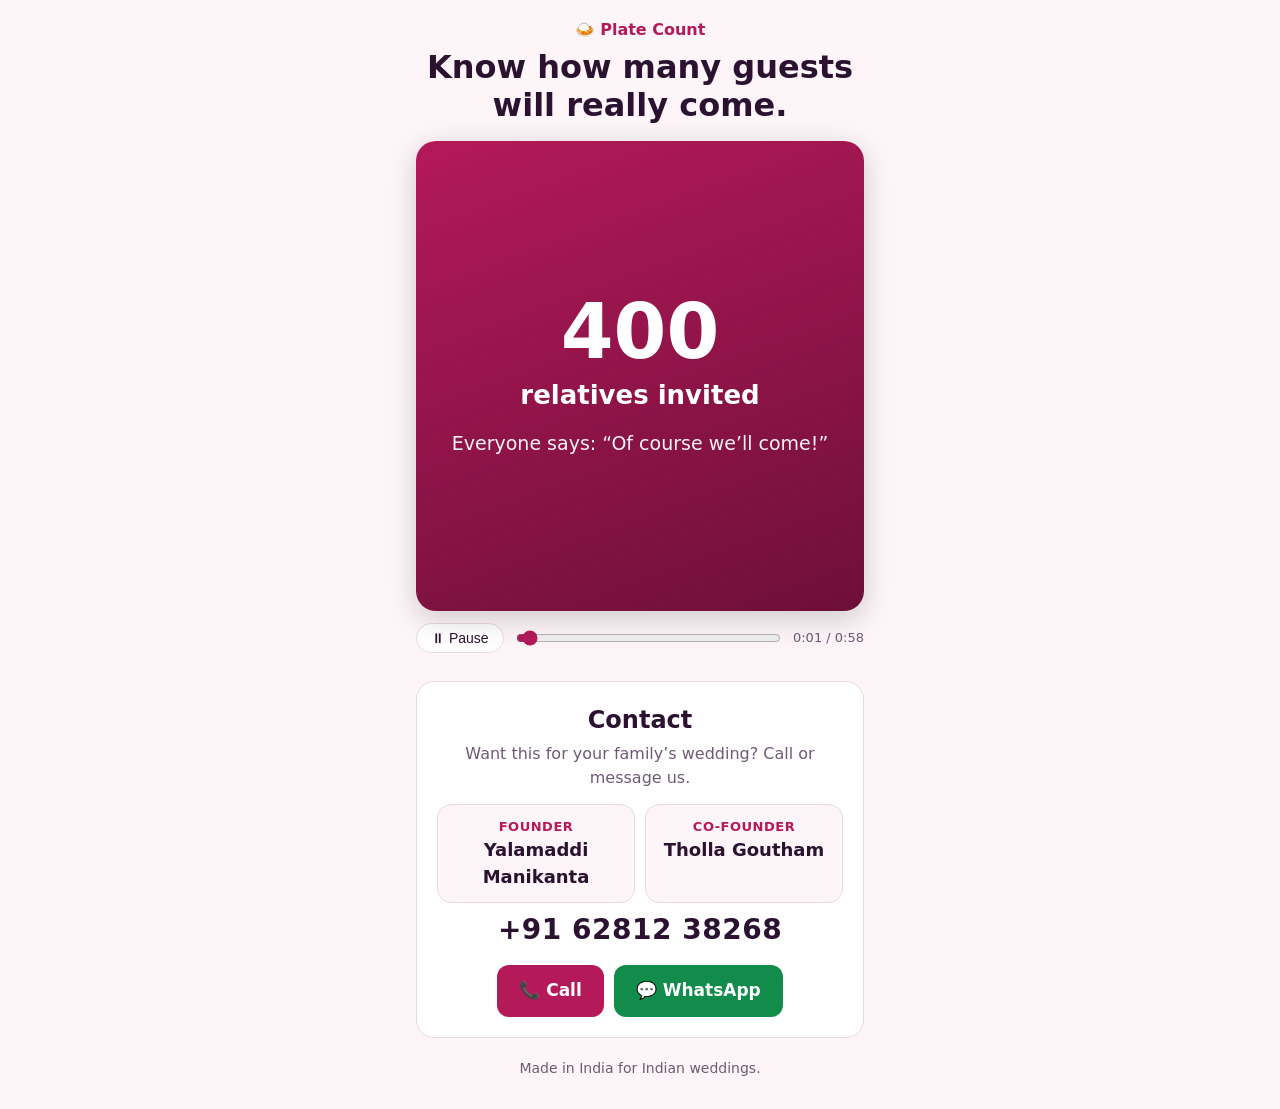
==== video.html @ ec523b45 "Add files via upload" ====
<!DOCTYPE html>
<html lang="en">
<head>
<meta charset="utf-8">
<meta name="viewport" content="width=device-width, initial-scale=1">
<title>Plate Count – Know how many guests will really come</title>
<style>
:root{--bg:#fdf5f8;--card:#fff;--ink:#2b1230;--mute:#6f5a74;--line:#ecd9e2;--pink:#b4195a;--gold:#f2a900;--teal:#0e7c7b;--red:#c0392b;color-scheme:light}
@media(prefers-color-scheme:dark){:root{--bg:#1b0f1f;--card:#2a1930;--ink:#f6e9f1;--mute:#c4aacb;--line:#43294b;--pink:#ee5c98;--gold:#f7be3a;--teal:#3fc5c2;--red:#ff7a6b;color-scheme:dark}}
*{box-sizing:border-box}
body{margin:0;background:var(--bg);color:var(--ink);font-family:system-ui,-apple-system,sans-serif;line-height:1.5;padding-bottom:env(safe-area-inset-bottom,0)}
.w{max-width:480px;margin:0 auto;padding:18px 16px 30px}
.brand{font-weight:800;color:var(--pink);text-align:center}
h1{font-size:clamp(24px,6.5vw,32px);line-height:1.2;text-align:center;margin:6px 0 16px}
#v{position:relative;height:470px;border-radius:20px;overflow:hidden;background:linear-gradient(160deg,#b4195a,#6d0f38);color:#fff;box-shadow:0 8px 30px rgba(0,0,0,.18)}
.sc{position:absolute;inset:0;animation:in .5s ease}
@keyframes in{from{opacity:0;transform:scale(.98)}to{opacity:1;transform:none}}
.tc{display:flex;flex-direction:column;align-items:center;justify-content:center;text-align:center;padding:24px;height:100%}
.bigt{font-size:76px;font-weight:800;line-height:1}
.tc h2{font-size:26px;margin:6px 0}
.tc p{font-size:19px;margin:8px 0 0;opacity:.95}
.phone{position:absolute;top:16px;left:50%;transform:translateX(-50%);width:210px;height:320px;border:7px solid #fff;border-radius:26px;background:var(--bg);color:var(--ink);overflow:hidden;font-size:13px}
.in{position:absolute;inset:0;padding:12px 11px;display:flex;flex-direction:column;gap:8px}
.cap{position:absolute;left:0;right:0;bottom:0;padding:12px 14px 14px;text-align:center;background:rgba(0,0,0,.25)}
.cap b{display:block;font-size:19px}.cap span{font-size:14px;opacity:.92}
.r{background:var(--card);border:1px solid var(--line);border-radius:9px;padding:7px 9px;display:flex;justify-content:space-between;animation:in .5s ease backwards}
.r:nth-child(3){animation-delay:.5s}.r:nth-child(4){animation-delay:1s}.r:nth-child(5){animation-delay:1.5s}
.pill{font-size:11px;font-weight:700;color:#fff;border-radius:99px;padding:2px 8px}
.bub{background:#dcf8c6;color:#1a2a1a;border-radius:12px 12px 12px 2px;padding:9px 10px}
.lk{color:#0b66c3;text-decoration:underline}
.b{border-radius:9px;padding:10px;text-align:center;font-weight:700;background:var(--pink);color:#fff}
.b.o{background:transparent;color:var(--ink);border:1px solid var(--line)}
.q{font-weight:800;font-size:15px}
.n{font-size:50px;font-weight:800;text-align:center;line-height:1;margin:22px 0 4px}
.hero{background:var(--pink);color:#fff;border-radius:12px;padding:12px;text-align:center}
.hero b{font-size:44px;display:block;line-height:1}
.tl{display:grid;grid-template-columns:1fr 1fr;gap:7px}
.t{background:var(--card);border:1px solid var(--line);border-left:5px solid var(--c);border-radius:8px;padding:5px 7px;font-size:11px}
.t b{display:block;font-size:18px}
.sr{border:1px solid var(--line);border-radius:8px;padding:7px 9px;color:var(--mute);background:var(--card)}
.ck{font-size:60px;text-align:center;color:var(--teal);line-height:1;margin-top:20px}
.ctl{display:flex;align-items:center;gap:10px;margin:12px 0 0}
.pp{border:1px solid var(--line);background:var(--card);color:var(--ink);border-radius:99px;padding:6px 14px;cursor:pointer;font-size:14px;white-space:nowrap}
#sk{flex:1;accent-color:#b4195a;min-width:0}
#tm{font-size:13px;color:var(--mute);white-space:nowrap}
button:focus-visible,a:focus-visible,input:focus-visible{outline:3px solid var(--gold);outline-offset:3px}
.contact{margin-top:28px;background:var(--card);border:1px solid var(--line);border-radius:18px;padding:20px;text-align:center}
.contact h2{margin:0 0 4px;font-size:24px}
.contact p{margin:0 0 6px;color:var(--mute)}
.num{font-size:28px;font-weight:800;margin:6px 0 14px;letter-spacing:.5px}
.row{display:flex;gap:10px;justify-content:center;flex-wrap:wrap}
.btn{display:inline-block;text-decoration:none;font-weight:700;padding:13px 22px;border-radius:12px;font-size:17px;color:#fff;background:var(--pink)}
.btn.w2{background:#128c4a}
.fd{display:flex;gap:10px;justify-content:center;flex-wrap:wrap;margin:14px 0 6px}
.fd div{flex:1 1 160px;background:var(--bg);border:1px solid var(--line);border-radius:14px;padding:12px;text-align:center}
.fd small{display:block;color:var(--pink);font-weight:700;font-size:13px;text-transform:uppercase;letter-spacing:.5px}
.fd b{font-size:18px}
footer{text-align:center;color:var(--mute);font-size:14px;margin-top:20px}
@media(prefers-reduced-motion:reduce){.sc,.r{animation:none}}
</style>
</head>
<body>
<div class="w">
  <div class="brand">🍛 Plate Count</div>
  <h1>Know how many guests will really come.</h1>

  <div id="v" role="img" aria-label="One-minute video showing how the wedding RSVP app works"></div>
  <div class="ctl">
    <button class="pp" id="pp">⏸ Pause</button>
    <input id="sk" type="range" min="0" value="0" step="100" aria-label="Video position">
    <span id="tm">0:00 / 0:54</span>
  </div>

  <div class="contact" id="contact">
    <h2>Contact</h2>
    <p>Want this for your family’s wedding? Call or message us.</p>
    <div class="fd">
      <div><small>Founder</small><b>Yalamaddi Manikanta</b></div>
      <div><small>Co-founder</small><b>Tholla Goutham</b></div>
    </div>
    <div class="num">+91 62812 38268</div>
    <div class="row">
      <a class="btn" href="tel:+916281238268">📞 Call</a>
      <a class="btn w2" href="https://wa.me/916281238268?text=Hi%2C%20I%20saw%20your%20wedding%20RSVP%20app.%20Please%20tell%20me%20more." target="_blank" rel="noopener">💬 WhatsApp</a>
    </div>
  </div>
  <footer>Made in India for Indian weddings.</footer>
</div>

<script>
var S=[
{t:'tc',big:'400',h:'relatives invited',p:'Everyone says: “Of course we’ll come!”'},
{t:'tc',big:'280',h:'actually came',p:'120 plates were wasted. That is real money.'},
{t:'tc',big:'🍛',h:'Plate Count',p:'RSVP on WhatsApp. Know the real number.'},
{c:'The host adds the guest list',s:'Names and WhatsApp numbers, one family per line',h:'<div class="q">Guest list</div><div class="r"><span>Sharma Uncle</span><span>98••••01</span></div><div class="r"><span>Priya Aunty</span><span>98••••03</span></div><div class="r"><span>Kiran Mama</span><span>98••••04</span></div><div class="b" style="margin-top:auto">Add guests</div>'},
{c:'One tap sends the invite',s:'The WhatsApp message is already written',h:'<div class="q">WhatsApp</div><div class="bub">Namaste Sharma Uncle! You are invited to Anjali weds Rohan. Please tap this link to reply (20 seconds):<br><span class="lk">yoursite/r?t=k3x9a2</span></div><div class="b" style="margin-top:auto;background:var(--teal)">Send</div>'},
{c:'Every guest gets a private link',s:'No app to install. No login. Just tap.',h:'<div class="q">Wedding RSVP</div><div class="r"><span>Anjali weds Rohan</span></div><p style="margin:4px 0;color:var(--mute)">Opens from WhatsApp in one tap, on any phone.</p><div class="ck">👆</div>'},
{c:'Page 1: Will you come?',s:'Big buttons, easy for uncles and aunties',h:'<div class="q">Namaste Sharma Uncle, will you come?</div><div class="b">Yes, I’ll be there</div><div class="b o">Maybe</div><div class="b o">Sorry, can’t come</div>'},
{c:'Page 2: How many people?',s:'Counting everyone in the family',h:'<div class="q">How many are coming?</div><div class="n">4</div><div class="b" style="margin-top:auto">Next</div>'},
{c:'Page 3: Veg or non-veg?',s:'The caterer gets the exact split',h:'<div class="q">How many eat veg?</div><div class="n">3</div><p style="text-align:center;margin:0">3 veg and 1 non-veg</p><div class="b" style="margin-top:auto">Next</div>'},
{c:'Page 4: Arrival time',s:'Morning, afternoon, evening or exact time',h:'<div class="q">When will you arrive?</div><div class="b o">Morning</div><div class="b o">Afternoon</div><div class="b">Evening</div>'},
{c:'The reply is saved',s:'Plans changed? They just open the link again',h:'<div class="q">Thank you!</div><div class="ck">✓</div><div class="r"><span>Your reply is saved. The family can see it now.</span></div>'},
{c:'The host sees the real number',s:'Example numbers, updated as guests reply',h:'<div class="hero"><b>268</b>plates for the caterer</div><div class="tl"><div class="t" style="--c:var(--teal)"><b>245</b>Coming</div><div class="t" style="--c:var(--gold)"><b>40</b>Maybe</div><div class="t" style="--c:var(--red)"><b>60</b>Not coming</div><div class="t" style="--c:var(--mute)"><b>35</b>Waiting</div></div>'},
{c:'See who has not replied yet',s:'Search by name or filter by status',h:'<div class="q">Guest list</div><div class="sr">🔍 Search name or number</div><div class="r"><span>Neha & family</span><span class="pill" style="background:var(--mute)">Waiting</span></div><div class="r"><span>Anita Bua</span><span class="pill" style="background:var(--mute)">Waiting</span></div><div class="r"><span>Ravi Uncle</span><span class="pill" style="background:var(--red)">Not coming</span></div>'},
{t:'tc',big:'✔',h:'Tell the caterer the real number.',p:'Want it for your wedding? Contact us below.'}
];
var T=4200,TOTAL=S.length*T,e=0,last=0,cur=-1,playing=true;
var v=document.getElementById('v'),sk=document.getElementById('sk'),tm=document.getElementById('tm'),pp=document.getElementById('pp');
sk.max=TOTAL-1;
function fmt(ms){var s=Math.floor(ms/1000);return Math.floor(s/60)+':'+('0'+s%60).slice(-2)}
function show(k){cur=k;var x=S[k];
 if(x.t==='tc'){v.innerHTML='<div class="sc tc"><div class="bigt">'+x.big+'</div><h2>'+x.h+'</h2><p>'+x.p+'</p></div>'}
 else{v.innerHTML='<div class="sc"><div class="phone"><div class="in">'+x.h+'</div></div><div class="cap"><b>'+x.c+'</b><span>'+x.s+'</span></div></div>'}}
function tick(now){var dt=now-last;last=now;
 if(playing){e+=dt;if(e>=TOTAL)e=0}
 var k=Math.min(S.length-1,Math.floor(e/T));if(k!==cur)show(k);
 sk.value=e;tm.textContent=fmt(e)+' / '+fmt(TOTAL);requestAnimationFrame(tick)}
sk.oninput=function(){e=+sk.value};
pp.onclick=function(){playing=!playing;pp.textContent=playing?'⏸ Pause':'▶ Play'};
if(window.matchMedia('(prefers-reduced-motion: reduce)').matches){playing=false;pp.textContent='▶ Play'}
requestAnimationFrame(function(n){last=n;tick(n)});
</script>
</body>
</html>
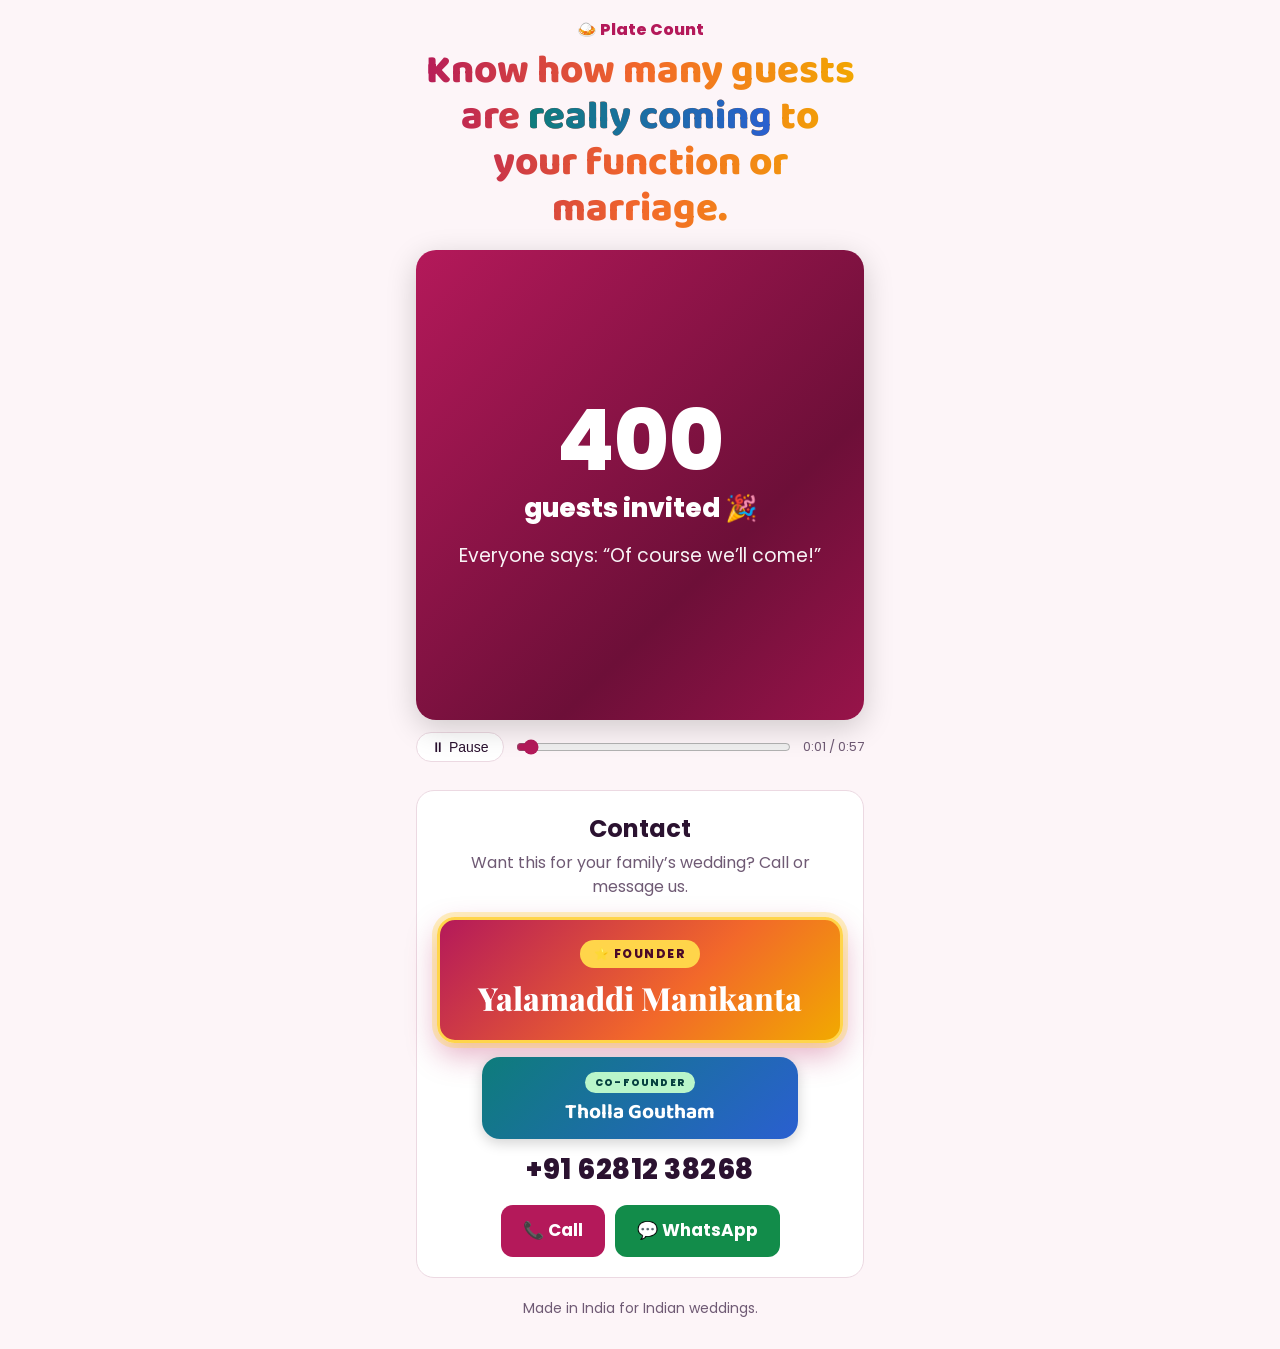
==== commit d0927b0d: "Rename video.html.html to video.html" ====
--- a/video.html
+++ b/video.html
@@ -3,20 +3,22 @@
 <head>
 <meta charset="utf-8">
 <meta name="viewport" content="width=device-width, initial-scale=1">
-<title>Plate Count – Know how many guests will really come</title>
+<title>Plate Count – Know how many guests are really coming</title>
+<link rel="preconnect" href="https://fonts.googleapis.com"><link rel="preconnect" href="https://fonts.gstatic.com" crossorigin><link href="https://fonts.googleapis.com/css2?family=Baloo+2:wght@700;800&family=Playfair+Display:wght@800&family=Poppins:wght@500;700;800&display=swap" rel="stylesheet">
 <style>
 :root{--bg:#fdf5f8;--card:#fff;--ink:#2b1230;--mute:#6f5a74;--line:#ecd9e2;--pink:#b4195a;--gold:#f2a900;--teal:#0e7c7b;--red:#c0392b;color-scheme:light}
 @media(prefers-color-scheme:dark){:root{--bg:#1b0f1f;--card:#2a1930;--ink:#f6e9f1;--mute:#c4aacb;--line:#43294b;--pink:#ee5c98;--gold:#f7be3a;--teal:#3fc5c2;--red:#ff7a6b;color-scheme:dark}}
 *{box-sizing:border-box}
-body{margin:0;background:var(--bg);color:var(--ink);font-family:system-ui,-apple-system,sans-serif;line-height:1.5;padding-bottom:env(safe-area-inset-bottom,0)}
+body{margin:0;background:var(--bg);color:var(--ink);font-family:'Poppins',system-ui,-apple-system,sans-serif;line-height:1.5;padding-bottom:env(safe-area-inset-bottom,0)}
 .w{max-width:480px;margin:0 auto;padding:18px 16px 30px}
 .brand{font-weight:800;color:var(--pink);text-align:center}
-h1{font-size:clamp(24px,6.5vw,32px);line-height:1.2;text-align:center;margin:6px 0 16px}
-#v{position:relative;height:470px;border-radius:20px;overflow:hidden;background:linear-gradient(160deg,#b4195a,#6d0f38);color:#fff;box-shadow:0 8px 30px rgba(0,0,0,.18)}
+h1{font-family:'Baloo 2','Poppins',system-ui,sans-serif;font-size:clamp(28px,8vw,40px);font-weight:800;line-height:1.15;text-align:center;margin:6px 0 18px;color:#b4195a;background:linear-gradient(90deg,#b4195a,#f2682a 50%,#f2a900);-webkit-background-clip:text;background-clip:text;-webkit-text-fill-color:transparent}
+h1 .hl{background:linear-gradient(90deg,#0e7c7b,#2a5fd0);-webkit-background-clip:text;background-clip:text;-webkit-text-fill-color:transparent}
+#v{position:relative;height:470px;border-radius:20px;overflow:hidden;background:linear-gradient(135deg,#b4195a,#6d0f38,#c2185b,#4a0a28);color:#fff;box-shadow:0 8px 30px rgba(0,0,0,.18)}
 .sc{position:absolute;inset:0;animation:in .5s ease}
 @keyframes in{from{opacity:0;transform:scale(.98)}to{opacity:1;transform:none}}
 .tc{display:flex;flex-direction:column;align-items:center;justify-content:center;text-align:center;padding:24px;height:100%}
-.bigt{font-size:76px;font-weight:800;line-height:1}
+.bigt{font-size:84px;font-weight:800;line-height:1}
 .tc h2{font-size:26px;margin:6px 0}
 .tc p{font-size:19px;margin:8px 0 0;opacity:.95}
 .phone{position:absolute;top:16px;left:50%;transform:translateX(-50%);width:210px;height:320px;border:7px solid #fff;border-radius:26px;background:var(--bg);color:var(--ink);overflow:hidden;font-size:13px}
@@ -51,32 +53,57 @@
 .row{display:flex;gap:10px;justify-content:center;flex-wrap:wrap}
 .btn{display:inline-block;text-decoration:none;font-weight:700;padding:13px 22px;border-radius:12px;font-size:17px;color:#fff;background:var(--pink)}
 .btn.w2{background:#128c4a}
-.fd{display:flex;gap:10px;justify-content:center;flex-wrap:wrap;margin:14px 0 6px}
-.fd div{flex:1 1 160px;background:var(--bg);border:1px solid var(--line);border-radius:14px;padding:12px;text-align:center}
-.fd small{display:block;color:var(--pink);font-weight:700;font-size:13px;text-transform:uppercase;letter-spacing:.5px}
-.fd b{font-size:18px}
+.fd{display:flex;flex-direction:column;align-items:center;gap:14px;margin:18px 0 10px}
+.fd div{text-align:center;color:#fff;border-radius:18px}
+.fd small{display:inline-block;font-family:'Poppins',sans-serif;font-weight:800;text-transform:uppercase;border-radius:99px}
+.fd b{display:block;line-height:1.25}
+.fd .f1{width:100%;padding:20px 12px 22px;background:linear-gradient(135deg,#b4195a,#f2682a 60%,#f2a900);border:3px solid #ffd54a;box-shadow:0 0 0 5px rgba(255,213,74,.35),0 12px 30px rgba(180,25,90,.35);animation:glow 2.4s ease-in-out infinite}
+.f1 small{font-size:12px;letter-spacing:1.5px;padding:5px 14px;margin-bottom:10px;background:#ffd54a;color:#4a0a28}
+.f1 b{font-family:'Playfair Display',Georgia,serif;font-weight:800;font-size:clamp(25px,7.4vw,32px)}
+.fd .f2{width:78%;padding:12px 10px 14px;background:linear-gradient(135deg,#0e7c7b,#2a5fd0);box-shadow:0 4px 14px rgba(0,0,0,.18)}
+.f2 small{font-size:10px;letter-spacing:1.2px;padding:3px 10px;margin-bottom:6px;background:#b9f6ca;color:#06403f}
+.f2 b{font-family:'Baloo 2','Poppins',sans-serif;font-weight:700;font-size:clamp(18px,5vw,21px)}
+@keyframes glow{0%,100%{box-shadow:0 0 0 5px rgba(255,213,74,.3),0 12px 30px rgba(180,25,90,.3)}50%{box-shadow:0 0 0 9px rgba(255,213,74,.5),0 12px 34px rgba(180,25,90,.45)}}
+@media(prefers-reduced-motion:reduce){.fd .f1{animation:none}}
+#intro{margin-bottom:18px}
+#iv{width:100%;max-height:520px;border-radius:20px;background:#000;display:block}
+.il{text-align:center;color:var(--mute);font-size:14px;margin:8px 0 0}
 footer{text-align:center;color:var(--mute);font-size:14px;margin-top:20px}
-@media(prefers-reduced-motion:reduce){.sc,.r{animation:none}}
+#v{background-size:200% 200%;animation:bg 8s ease infinite}
+@keyframes bg{0%,100%{background-position:0 50%}50%{background-position:100% 50%}}
+@keyframes pop{from{opacity:0;transform:scale(.6)}to{opacity:1;transform:none}}
+@keyframes pulse{0%{transform:scale(.6);opacity:.9}100%{transform:scale(1.6);opacity:0}}
+@keyframes shake{0%,100%{transform:translateX(0)}20%,60%{transform:translateX(-9px)}40%,80%{transform:translateX(9px)}}
+.bub{animation:pop .6s .3s both}.ck{animation:pop .6s .2s both}
+.b.tap{position:relative}.b.tap::after{content:'';position:absolute;right:16px;top:50%;width:26px;height:26px;margin-top:-13px;border-radius:50%;background:rgba(255,255,255,.85);animation:pulse 1.2s 1s infinite}
+.sh{color:#ffd54a;animation:shake .5s 1.9s both}
+.tc h2{font-weight:800}
+@media(prefers-reduced-motion:reduce){.sc,.r,#v,.bub,.ck,.sh,.b.tap::after{animation:none}}
 </style>
 </head>
 <body>
 <div class="w">
   <div class="brand">🍛 Plate Count</div>
-  <h1>Know how many guests will really come.</h1>
+  <h1>Know how many guests are <span class="hl">really coming</span> to your function or marriage.</h1>
+
+  <div id="intro" hidden>
+    <video id="iv" controls playsinline preload="metadata" src="intro.mp4" aria-label="Introduction video"></video>
+    <p class="il">Watch this 1-minute video</p>
+  </div>
 
   <div id="v" role="img" aria-label="One-minute video showing how the wedding RSVP app works"></div>
   <div class="ctl">
     <button class="pp" id="pp">⏸ Pause</button>
     <input id="sk" type="range" min="0" value="0" step="100" aria-label="Video position">
-    <span id="tm">0:00 / 0:54</span>
+    <span id="tm">0:00 / 0:57</span>
   </div>
 
   <div class="contact" id="contact">
     <h2>Contact</h2>
     <p>Want this for your family’s wedding? Call or message us.</p>
     <div class="fd">
-      <div><small>Founder</small><b>Yalamaddi Manikanta</b></div>
-      <div><small>Co-founder</small><b>Tholla Goutham</b></div>
+      <div class="f1"><small>⭐ Founder</small><b>Yalamaddi Manikanta</b></div>
+      <div class="f2"><small>Co-founder</small><b>Tholla Goutham</b></div>
     </div>
     <div class="num">+91 62812 38268</div>
     <div class="row">
@@ -89,28 +116,32 @@
 
 <script>
 var S=[
-{t:'tc',big:'400',h:'relatives invited',p:'Everyone says: “Of course we’ll come!”'},
-{t:'tc',big:'280',h:'actually came',p:'120 plates were wasted. That is real money.'},
-{t:'tc',big:'🍛',h:'Plate Count',p:'RSVP on WhatsApp. Know the real number.'},
-{c:'The host adds the guest list',s:'Names and WhatsApp numbers, one family per line',h:'<div class="q">Guest list</div><div class="r"><span>Sharma Uncle</span><span>98••••01</span></div><div class="r"><span>Priya Aunty</span><span>98••••03</span></div><div class="r"><span>Kiran Mama</span><span>98••••04</span></div><div class="b" style="margin-top:auto">Add guests</div>'},
-{c:'One tap sends the invite',s:'The WhatsApp message is already written',h:'<div class="q">WhatsApp</div><div class="bub">Namaste Sharma Uncle! You are invited to Anjali weds Rohan. Please tap this link to reply (20 seconds):<br><span class="lk">yoursite/r?t=k3x9a2</span></div><div class="b" style="margin-top:auto;background:var(--teal)">Send</div>'},
+{t:'tc',big:'0',d:' data-from="0" data-to="400"',h:'guests invited 🎉',p:'Everyone says: “Of course we’ll come!”'},
+{t:'tc',big:'400',cls:' sh',d:' data-from="400" data-to="280" data-ms="1800"',h:'actually came',p:'120 plates were wasted. 💸'},
+{t:'tc',big:'🤔',h:'What if you knew the real number before the function?',p:''},
+{t:'tc',big:'🍛',h:'Plate Count',p:'Know who is coming. Before they come.'},
+{c:'The host adds the guest list',s:'Names and WhatsApp numbers, one family per line',h:'<div class="q">Guest list</div><div class="r"><span>Sharma Uncle</span><span>98••••01</span></div><div class="r"><span>Priya Aunty</span><span>98••••03</span></div><div class="r"><span>Kiran Mama</span><span>98••••04</span></div><div class="b tap" style="margin-top:auto">Add guests</div>'},
+{c:'One tap sends the invite on WhatsApp',s:'The message is already written',h:'<div class="q">WhatsApp</div><div class="bub">Namaste Sharma Uncle! You are invited to Anjali weds Rohan. Please tap this link to reply (20 seconds):<br><span class="lk">yoursite/r?t=k3x9a2</span></div><div class="b tap" style="margin-top:auto;background:var(--teal)">Send</div>'},
 {c:'Every guest gets a private link',s:'No app to install. No login. Just tap.',h:'<div class="q">Wedding RSVP</div><div class="r"><span>Anjali weds Rohan</span></div><p style="margin:4px 0;color:var(--mute)">Opens from WhatsApp in one tap, on any phone.</p><div class="ck">👆</div>'},
-{c:'Page 1: Will you come?',s:'Big buttons, easy for uncles and aunties',h:'<div class="q">Namaste Sharma Uncle, will you come?</div><div class="b">Yes, I’ll be there</div><div class="b o">Maybe</div><div class="b o">Sorry, can’t come</div>'},
-{c:'Page 2: How many people?',s:'Counting everyone in the family',h:'<div class="q">How many are coming?</div><div class="n">4</div><div class="b" style="margin-top:auto">Next</div>'},
-{c:'Page 3: Veg or non-veg?',s:'The caterer gets the exact split',h:'<div class="q">How many eat veg?</div><div class="n">3</div><p style="text-align:center;margin:0">3 veg and 1 non-veg</p><div class="b" style="margin-top:auto">Next</div>'},
-{c:'Page 4: Arrival time',s:'Morning, afternoon, evening or exact time',h:'<div class="q">When will you arrive?</div><div class="b o">Morning</div><div class="b o">Afternoon</div><div class="b">Evening</div>'},
-{c:'The reply is saved',s:'Plans changed? They just open the link again',h:'<div class="q">Thank you!</div><div class="ck">✓</div><div class="r"><span>Your reply is saved. The family can see it now.</span></div>'},
-{c:'The host sees the real number',s:'Example numbers, updated as guests reply',h:'<div class="hero"><b>268</b>plates for the caterer</div><div class="tl"><div class="t" style="--c:var(--teal)"><b>245</b>Coming</div><div class="t" style="--c:var(--gold)"><b>40</b>Maybe</div><div class="t" style="--c:var(--red)"><b>60</b>Not coming</div><div class="t" style="--c:var(--mute)"><b>35</b>Waiting</div></div>'},
+{c:'Page 1: Will you come?',s:'Big buttons, easy for uncles and aunties',h:'<div class="q">Namaste Sharma Uncle, will you come?</div><div class="b tap">Yes, I’ll be there</div><div class="b o">Maybe</div><div class="b o">Sorry, can’t come</div>'},
+{c:'Page 2: How many people?',s:'Counting everyone in the family',h:'<div class="q">How many are coming?</div><div class="n" data-from="1" data-to="4" data-ms="1200">1</div><div class="b tap" style="margin-top:auto">Next</div>'},
+{c:'Page 3: Veg or non-veg?',s:'The caterer gets the exact split',h:'<div class="q">How many eat veg?</div><div class="n" data-from="0" data-to="3" data-ms="1200">0</div><p style="text-align:center;margin:0">3 veg and 1 non-veg</p><div class="b tap" style="margin-top:auto">Next</div>'},
+{c:'Page 4: Arrival time',s:'Morning, afternoon, evening or exact time',h:'<div class="q">When will you arrive?</div><div class="b o">Morning</div><div class="b o">Afternoon</div><div class="b tap">Evening</div>'},
+{c:'The reply is saved ✓',s:'Plans changed? They just open the link again',h:'<div class="q">Thank you!</div><div class="ck">✓</div><div class="r"><span>Your reply is saved. The family can see it now.</span></div>'},
+{c:'The host sees the real number',s:'Example numbers, updated as guests reply',h:'<div class="hero"><b data-to="268" data-ms="1800">0</b>plates for the caterer</div><div class="tl"><div class="t" style="--c:var(--teal)"><b data-to="245">0</b>Coming</div><div class="t" style="--c:var(--gold)"><b data-to="40">0</b>Maybe</div><div class="t" style="--c:var(--red)"><b data-to="60">0</b>Not coming</div><div class="t" style="--c:var(--mute)"><b data-to="35">0</b>Waiting</div></div>'},
 {c:'See who has not replied yet',s:'Search by name or filter by status',h:'<div class="q">Guest list</div><div class="sr">🔍 Search name or number</div><div class="r"><span>Neha & family</span><span class="pill" style="background:var(--mute)">Waiting</span></div><div class="r"><span>Anita Bua</span><span class="pill" style="background:var(--mute)">Waiting</span></div><div class="r"><span>Ravi Uncle</span><span class="pill" style="background:var(--red)">Not coming</span></div>'},
-{t:'tc',big:'✔',h:'Tell the caterer the real number.',p:'Want it for your wedding? Contact us below.'}
+{t:'tc',big:'✔',h:'Know the real count. Save real money.',p:'Want it for your function? Contact us below 👇'}
 ];
-var T=4200,TOTAL=S.length*T,e=0,last=0,cur=-1,playing=true;
+var T=3800,TOTAL=S.length*T,e=0,last=0,cur=-1,playing=true;
 var v=document.getElementById('v'),sk=document.getElementById('sk'),tm=document.getElementById('tm'),pp=document.getElementById('pp');
+var iv=document.getElementById('iv');iv.addEventListener('loadeddata',function(){document.getElementById('intro').hidden=false;document.getElementById('v').style.display='none';document.querySelector('.ctl').style.display='none';playing=false});
 sk.max=TOTAL-1;
 function fmt(ms){var s=Math.floor(ms/1000);return Math.floor(s/60)+':'+('0'+s%60).slice(-2)}
+function count(el){var f=+(el.dataset.from||0),t=+el.dataset.to,d=+(el.dataset.ms||1500),my=cur,st=performance.now();(function g(n){if(my!==cur)return;var p=Math.min(1,(n-st)/d);el.textContent=Math.round(f+(t-f)*(1-Math.pow(1-p,3)));if(p<1)requestAnimationFrame(g)})(st)}
 function show(k){cur=k;var x=S[k];
- if(x.t==='tc'){v.innerHTML='<div class="sc tc"><div class="bigt">'+x.big+'</div><h2>'+x.h+'</h2><p>'+x.p+'</p></div>'}
- else{v.innerHTML='<div class="sc"><div class="phone"><div class="in">'+x.h+'</div></div><div class="cap"><b>'+x.c+'</b><span>'+x.s+'</span></div></div>'}}
+ if(x.t==='tc'){v.innerHTML='<div class="sc tc"><div class="bigt'+(x.cls||'')+'"'+(x.d||'')+'>'+x.big+'</div><h2>'+x.h+'</h2><p>'+x.p+'</p></div>'}
+ else{v.innerHTML='<div class="sc"><div class="phone"><div class="in">'+x.h+'</div></div><div class="cap"><b>'+x.c+'</b><span>'+x.s+'</span></div></div>'}
+ Array.prototype.forEach.call(v.querySelectorAll('[data-to]'),function(el){count(el)})}
 function tick(now){var dt=now-last;last=now;
  if(playing){e+=dt;if(e>=TOTAL)e=0}
  var k=Math.min(S.length-1,Math.floor(e/T));if(k!==cur)show(k);
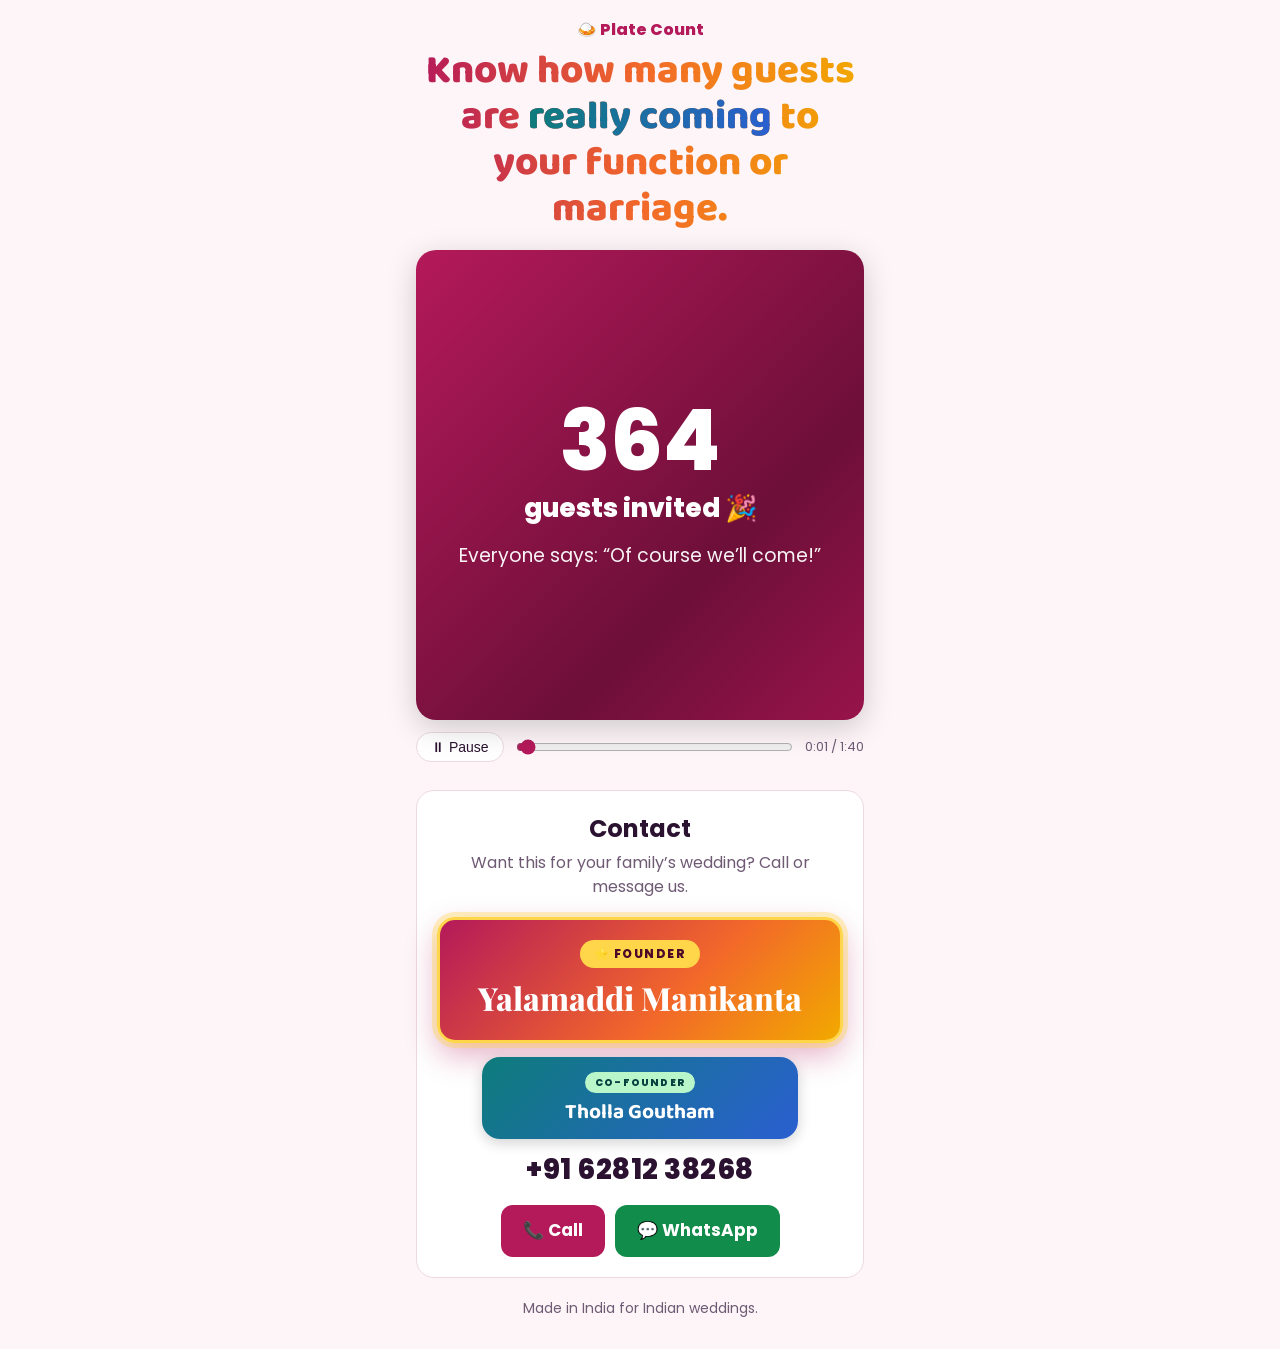
==== commit 7e6d876d: "Add files via upload" ====
--- a/video.html
+++ b/video.html
@@ -76,7 +76,7 @@
 @keyframes shake{0%,100%{transform:translateX(0)}20%,60%{transform:translateX(-9px)}40%,80%{transform:translateX(9px)}}
 .bub{animation:pop .6s .3s both}.ck{animation:pop .6s .2s both}
 .b.tap{position:relative}.b.tap::after{content:'';position:absolute;right:16px;top:50%;width:26px;height:26px;margin-top:-13px;border-radius:50%;background:rgba(255,255,255,.85);animation:pulse 1.2s 1s infinite}
-.sh{color:#ffd54a;animation:shake .5s 1.9s both}
+.sh{color:#ffd54a;animation:shake .5s 3s both}
 .tc h2{font-weight:800}
 @media(prefers-reduced-motion:reduce){.sc,.r,#v,.bub,.ck,.sh,.b.tap::after{animation:none}}
 </style>
@@ -95,7 +95,7 @@
   <div class="ctl">
     <button class="pp" id="pp">⏸ Pause</button>
     <input id="sk" type="range" min="0" value="0" step="100" aria-label="Video position">
-    <span id="tm">0:00 / 0:57</span>
+    <span id="tm">0:00 / 1:40</span>
   </div>
 
   <div class="contact" id="contact">
@@ -116,23 +116,25 @@
 
 <script>
 var S=[
-{t:'tc',big:'0',d:' data-from="0" data-to="400"',h:'guests invited 🎉',p:'Everyone says: “Of course we’ll come!”'},
-{t:'tc',big:'400',cls:' sh',d:' data-from="400" data-to="280" data-ms="1800"',h:'actually came',p:'120 plates were wasted. 💸'},
+{t:'tc',big:'0',d:' data-from="0" data-to="400" data-ms="2800"',h:'guests invited 🎉',p:'Everyone says: “Of course we’ll come!”'},
+{t:'tc',big:'400',cls:' sh',d:' data-from="400" data-to="280" data-ms="2800"',h:'actually came',p:'120 plates were wasted. 💸'},
 {t:'tc',big:'🤔',h:'What if you knew the real number before the function?',p:''},
 {t:'tc',big:'🍛',h:'Plate Count',p:'Know who is coming. Before they come.'},
 {c:'The host adds the guest list',s:'Names and WhatsApp numbers, one family per line',h:'<div class="q">Guest list</div><div class="r"><span>Sharma Uncle</span><span>98••••01</span></div><div class="r"><span>Priya Aunty</span><span>98••••03</span></div><div class="r"><span>Kiran Mama</span><span>98••••04</span></div><div class="b tap" style="margin-top:auto">Add guests</div>'},
 {c:'One tap sends the invite on WhatsApp',s:'The message is already written',h:'<div class="q">WhatsApp</div><div class="bub">Namaste Sharma Uncle! You are invited to Anjali weds Rohan. Please tap this link to reply (20 seconds):<br><span class="lk">yoursite/r?t=k3x9a2</span></div><div class="b tap" style="margin-top:auto;background:var(--teal)">Send</div>'},
 {c:'Every guest gets a private link',s:'No app to install. No login. Just tap.',h:'<div class="q">Wedding RSVP</div><div class="r"><span>Anjali weds Rohan</span></div><p style="margin:4px 0;color:var(--mute)">Opens from WhatsApp in one tap, on any phone.</p><div class="ck">👆</div>'},
 {c:'Page 1: Will you come?',s:'Big buttons, easy for uncles and aunties',h:'<div class="q">Namaste Sharma Uncle, will you come?</div><div class="b tap">Yes, I’ll be there</div><div class="b o">Maybe</div><div class="b o">Sorry, can’t come</div>'},
-{c:'Page 2: How many people?',s:'Counting everyone in the family',h:'<div class="q">How many are coming?</div><div class="n" data-from="1" data-to="4" data-ms="1200">1</div><div class="b tap" style="margin-top:auto">Next</div>'},
-{c:'Page 3: Veg or non-veg?',s:'The caterer gets the exact split',h:'<div class="q">How many eat veg?</div><div class="n" data-from="0" data-to="3" data-ms="1200">0</div><p style="text-align:center;margin:0">3 veg and 1 non-veg</p><div class="b tap" style="margin-top:auto">Next</div>'},
+{c:'Page 2: How many people?',s:'Counting everyone in the family',h:'<div class="q">How many are coming?</div><div class="n" data-from="1" data-to="4" data-ms="2000">1</div><div class="b tap" style="margin-top:auto">Next</div>'},
+{c:'Page 3: Veg or non-veg?',s:'The caterer gets the exact split',h:'<div class="q">How many eat veg?</div><div class="n" data-from="0" data-to="3" data-ms="2000">0</div><p style="text-align:center;margin:0">3 veg and 1 non-veg</p><div class="b tap" style="margin-top:auto">Next</div>'},
 {c:'Page 4: Arrival time',s:'Morning, afternoon, evening or exact time',h:'<div class="q">When will you arrive?</div><div class="b o">Morning</div><div class="b o">Afternoon</div><div class="b tap">Evening</div>'},
 {c:'The reply is saved ✓',s:'Plans changed? They just open the link again',h:'<div class="q">Thank you!</div><div class="ck">✓</div><div class="r"><span>Your reply is saved. The family can see it now.</span></div>'},
-{c:'The host sees the real number',s:'Example numbers, updated as guests reply',h:'<div class="hero"><b data-to="268" data-ms="1800">0</b>plates for the caterer</div><div class="tl"><div class="t" style="--c:var(--teal)"><b data-to="245">0</b>Coming</div><div class="t" style="--c:var(--gold)"><b data-to="40">0</b>Maybe</div><div class="t" style="--c:var(--red)"><b data-to="60">0</b>Not coming</div><div class="t" style="--c:var(--mute)"><b data-to="35">0</b>Waiting</div></div>'},
+{c:'The host sees the real number',s:'Example numbers, updated as guests reply',h:'<div class="hero"><b data-to="268" data-ms="3000">0</b>plates for the caterer</div><div class="tl"><div class="t" style="--c:var(--teal)"><b data-to="245">0</b>Coming</div><div class="t" style="--c:var(--gold)"><b data-to="40">0</b>Maybe</div><div class="t" style="--c:var(--red)"><b data-to="60">0</b>Not coming</div><div class="t" style="--c:var(--mute)"><b data-to="35">0</b>Waiting</div></div>'},
 {c:'See who has not replied yet',s:'Search by name or filter by status',h:'<div class="q">Guest list</div><div class="sr">🔍 Search name or number</div><div class="r"><span>Neha & family</span><span class="pill" style="background:var(--mute)">Waiting</span></div><div class="r"><span>Anita Bua</span><span class="pill" style="background:var(--mute)">Waiting</span></div><div class="r"><span>Ravi Uncle</span><span class="pill" style="background:var(--red)">Not coming</span></div>'},
+{t:'tc',big:'🍽️',h:'Cook for the right number.',p:'No wasted food. No last-minute panic.'},
 {t:'tc',big:'✔',h:'Know the real count. Save real money.',p:'Want it for your function? Contact us below 👇'}
 ];
-var T=3800,TOTAL=S.length*T,e=0,last=0,cur=-1,playing=true;
+var DUR=[6000,6500,6000,5500,7000,7000,6000,6500,6000,6500,6000,5500,8000,6500,5500,6000],START=[],TOTAL=0,e=0,last=0,cur=-1,playing=true;
+DUR.forEach(function(d){START.push(TOTAL);TOTAL+=d});
 var v=document.getElementById('v'),sk=document.getElementById('sk'),tm=document.getElementById('tm'),pp=document.getElementById('pp');
 var iv=document.getElementById('iv');iv.addEventListener('loadeddata',function(){document.getElementById('intro').hidden=false;document.getElementById('v').style.display='none';document.querySelector('.ctl').style.display='none';playing=false});
 sk.max=TOTAL-1;
@@ -144,7 +146,7 @@
  Array.prototype.forEach.call(v.querySelectorAll('[data-to]'),function(el){count(el)})}
 function tick(now){var dt=now-last;last=now;
  if(playing){e+=dt;if(e>=TOTAL)e=0}
- var k=Math.min(S.length-1,Math.floor(e/T));if(k!==cur)show(k);
+ var k=0;for(var j=0;j<START.length;j++){if(e>=START[j])k=j}if(k!==cur)show(k);
  sk.value=e;tm.textContent=fmt(e)+' / '+fmt(TOTAL);requestAnimationFrame(tick)}
 sk.oninput=function(){e=+sk.value};
 pp.onclick=function(){playing=!playing;pp.textContent=playing?'⏸ Pause':'▶ Play'};
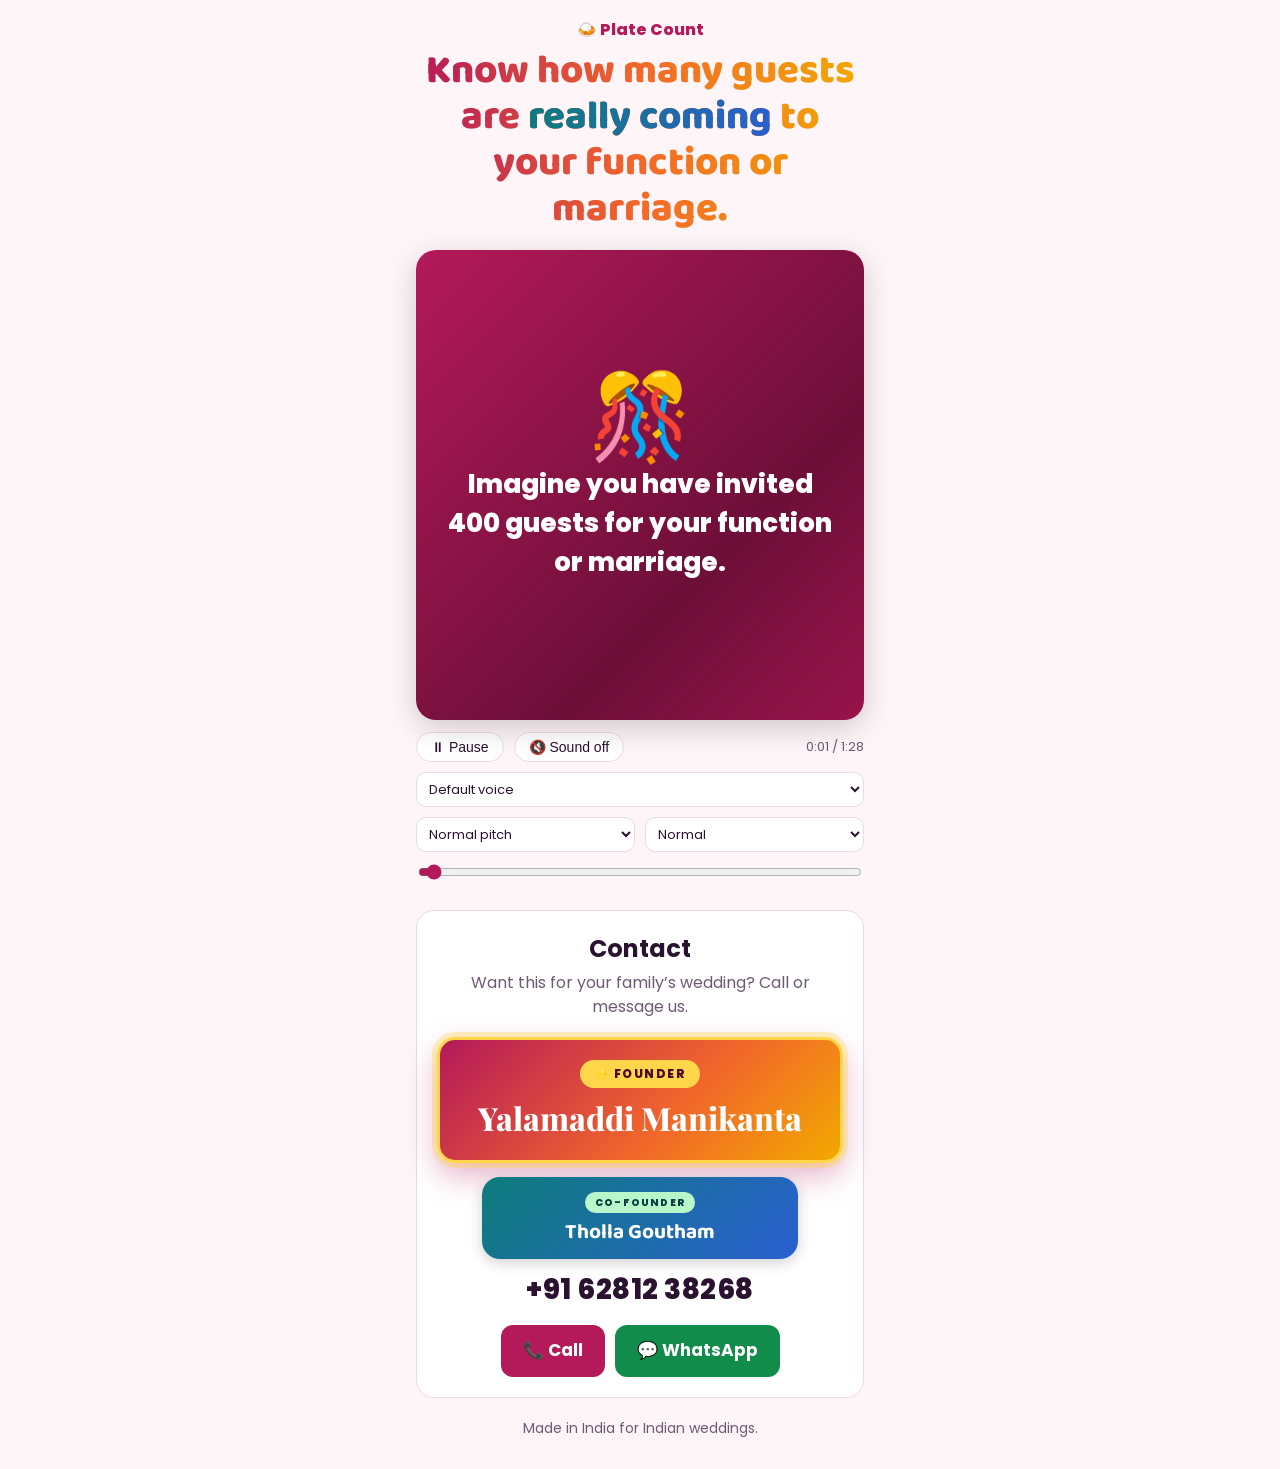
==== commit 5384206e: "Add files via upload" ====
--- a/video.html
+++ b/video.html
@@ -43,7 +43,12 @@
 .ck{font-size:60px;text-align:center;color:var(--teal);line-height:1;margin-top:20px}
 .ctl{display:flex;align-items:center;gap:10px;margin:12px 0 0}
 .pp{border:1px solid var(--line);background:var(--card);color:var(--ink);border-radius:99px;padding:6px 14px;cursor:pointer;font-size:14px;white-space:nowrap}
-#sk{flex:1;accent-color:#b4195a;min-width:0}
+#sk{order:10;flex:1 1 100%;accent-color:#b4195a;min-width:0}
+.ctl{flex-wrap:wrap}
+.ctl select{font:inherit;font-size:13px;padding:6px 8px;border-radius:10px;border:1px solid var(--line);background:var(--card);color:var(--ink);min-width:0;order:8}
+#vsel{flex:1 1 100%}#spd,#pit{flex:1 1 40%}
+#tm{margin-left:auto}
+.pp.on{background:var(--pink);color:#fff;border-color:var(--pink)}
 #tm{font-size:13px;color:var(--mute);white-space:nowrap}
 button:focus-visible,a:focus-visible,input:focus-visible{outline:3px solid var(--gold);outline-offset:3px}
 .contact{margin-top:28px;background:var(--card);border:1px solid var(--line);border-radius:18px;padding:20px;text-align:center}
@@ -94,8 +99,12 @@
   <div id="v" role="img" aria-label="One-minute video showing how the wedding RSVP app works"></div>
   <div class="ctl">
     <button class="pp" id="pp">⏸ Pause</button>
+    <button class="pp" id="snd" aria-pressed="false">🔇 Sound off</button>
+    <select id="vsel" aria-label="Choose voice"><option>Default voice</option></select>
+    <select id="pit" aria-label="Voice pitch"><option value="0.9">Low pitch</option><option value="1" selected>Normal pitch</option><option value="1.15">High pitch</option></select>
+    <select id="spd" aria-label="Speaking speed"><option value="0.75">Slow</option><option value="0.88" selected>Normal</option><option value="1">Fast</option></select>
+    <span id="tm">0:00 / 1:28</span>
     <input id="sk" type="range" min="0" value="0" step="100" aria-label="Video position">
-    <span id="tm">0:00 / 1:40</span>
   </div>
 
   <div class="contact" id="contact">
@@ -116,40 +125,71 @@
 
 <script>
 var S=[
+{t:'tc',big:'🎊',h:'Imagine you have invited 400 guests for your function or marriage.',p:''},
 {t:'tc',big:'0',d:' data-from="0" data-to="400" data-ms="2800"',h:'guests invited 🎉',p:'Everyone says: “Of course we’ll come!”'},
 {t:'tc',big:'400',cls:' sh',d:' data-from="400" data-to="280" data-ms="2800"',h:'actually came',p:'120 plates were wasted. 💸'},
 {t:'tc',big:'🤔',h:'What if you knew the real number before the function?',p:''},
 {t:'tc',big:'🍛',h:'Plate Count',p:'Know who is coming. Before they come.'},
 {c:'The host adds the guest list',s:'Names and WhatsApp numbers, one family per line',h:'<div class="q">Guest list</div><div class="r"><span>Sharma Uncle</span><span>98••••01</span></div><div class="r"><span>Priya Aunty</span><span>98••••03</span></div><div class="r"><span>Kiran Mama</span><span>98••••04</span></div><div class="b tap" style="margin-top:auto">Add guests</div>'},
 {c:'One tap sends the invite on WhatsApp',s:'The message is already written',h:'<div class="q">WhatsApp</div><div class="bub">Namaste Sharma Uncle! You are invited to Anjali weds Rohan. Please tap this link to reply (20 seconds):<br><span class="lk">yoursite/r?t=k3x9a2</span></div><div class="b tap" style="margin-top:auto;background:var(--teal)">Send</div>'},
-{c:'Every guest gets a private link',s:'No app to install. No login. Just tap.',h:'<div class="q">Wedding RSVP</div><div class="r"><span>Anjali weds Rohan</span></div><p style="margin:4px 0;color:var(--mute)">Opens from WhatsApp in one tap, on any phone.</p><div class="ck">👆</div>'},
 {c:'Page 1: Will you come?',s:'Big buttons, easy for uncles and aunties',h:'<div class="q">Namaste Sharma Uncle, will you come?</div><div class="b tap">Yes, I’ll be there</div><div class="b o">Maybe</div><div class="b o">Sorry, can’t come</div>'},
 {c:'Page 2: How many people?',s:'Counting everyone in the family',h:'<div class="q">How many are coming?</div><div class="n" data-from="1" data-to="4" data-ms="2000">1</div><div class="b tap" style="margin-top:auto">Next</div>'},
 {c:'Page 3: Veg or non-veg?',s:'The caterer gets the exact split',h:'<div class="q">How many eat veg?</div><div class="n" data-from="0" data-to="3" data-ms="2000">0</div><p style="text-align:center;margin:0">3 veg and 1 non-veg</p><div class="b tap" style="margin-top:auto">Next</div>'},
 {c:'Page 4: Arrival time',s:'Morning, afternoon, evening or exact time',h:'<div class="q">When will you arrive?</div><div class="b o">Morning</div><div class="b o">Afternoon</div><div class="b tap">Evening</div>'},
-{c:'The reply is saved ✓',s:'Plans changed? They just open the link again',h:'<div class="q">Thank you!</div><div class="ck">✓</div><div class="r"><span>Your reply is saved. The family can see it now.</span></div>'},
+{c:'The reply is saved ✓',s:'The family can see it right away',h:'<div class="q">Thank you!</div><div class="ck">✓</div><div class="r"><span>Your reply is saved. The family can see it now.</span></div>'},
 {c:'The host sees the real number',s:'Example numbers, updated as guests reply',h:'<div class="hero"><b data-to="268" data-ms="3000">0</b>plates for the caterer</div><div class="tl"><div class="t" style="--c:var(--teal)"><b data-to="245">0</b>Coming</div><div class="t" style="--c:var(--gold)"><b data-to="40">0</b>Maybe</div><div class="t" style="--c:var(--red)"><b data-to="60">0</b>Not coming</div><div class="t" style="--c:var(--mute)"><b data-to="35">0</b>Waiting</div></div>'},
 {c:'See who has not replied yet',s:'Search by name or filter by status',h:'<div class="q">Guest list</div><div class="sr">🔍 Search name or number</div><div class="r"><span>Neha & family</span><span class="pill" style="background:var(--mute)">Waiting</span></div><div class="r"><span>Anita Bua</span><span class="pill" style="background:var(--mute)">Waiting</span></div><div class="r"><span>Ravi Uncle</span><span class="pill" style="background:var(--red)">Not coming</span></div>'},
 {t:'tc',big:'🍽️',h:'Cook for the right number.',p:'No wasted food. No last-minute panic.'},
 {t:'tc',big:'✔',h:'Know the real count. Save real money.',p:'Want it for your function? Contact us below 👇'}
 ];
-var DUR=[6000,6500,6000,5500,7000,7000,6000,6500,6000,6500,6000,5500,8000,6500,5500,6000],START=[],TOTAL=0,e=0,last=0,cur=-1,playing=true;
+var DUR=[6000,5500,6000,5000,4500,6500,6000,5500,5000,5500,5500,4500,7500,5500,4500,5500],START=[],TOTAL=0,e=0,last=0,cur=-1,playing=true;
 DUR.forEach(function(d){START.push(TOTAL);TOTAL+=d});
-var v=document.getElementById('v'),sk=document.getElementById('sk'),tm=document.getElementById('tm'),pp=document.getElementById('pp');
-var iv=document.getElementById('iv');iv.addEventListener('loadeddata',function(){document.getElementById('intro').hidden=false;document.getElementById('v').style.display='none';document.querySelector('.ctl').style.display='none';playing=false});
+var v=document.getElementById('v'),sk=document.getElementById('sk'),tm=document.getElementById('tm'),pp=document.getElementById('pp'),snd=document.getElementById('snd'),vs=document.getElementById('vsel'),sp=document.getElementById('spd'),pt=document.getElementById('pit');
+var iv=document.getElementById('iv');iv.addEventListener('loadeddata',function(){document.getElementById('intro').hidden=false;document.getElementById('v').style.display='none';document.querySelector('.ctl').style.display='none';playing=false;if(window.speechSynthesis){try{speechSynthesis.cancel()}catch(e){}}});
 sk.max=TOTAL-1;
 function fmt(ms){var s=Math.floor(ms/1000);return Math.floor(s/60)+':'+('0'+s%60).slice(-2)}
+var NAR=[
+'Imagine you have invited four hundred guests for your function or marriage.',
+'Four hundred guests invited. Everyone says: of course we will come!',
+'But only two hundred eighty came. One hundred twenty plates wasted.',
+'What if you knew the real number before the function?',
+'Meet Plate Count. Know who is coming, before they come.',
+'First, the host adds the guest list. Names and WhatsApp numbers, one family per line.',
+'One tap sends the invite on WhatsApp. The message is already written.',
+'Page one. Will you come? Big buttons, easy for everyone.',
+'Page two. How many people are coming, including the family?',
+'Page three. How many eat veg? The caterer gets the exact split.',
+'Page four. When will you arrive? Morning, afternoon, evening, or exact time.',
+'The reply is saved. The family can see it right away.',
+'Now the host sees the real number of plates for the caterer, updated as guests reply.',
+'The host also sees who has not replied, and can search the list.',
+'Cook for the right number. No wasted food. No last minute panic.',
+'Know the real count. Save real money. Contact us below.'
+],soundOn=false,voices=[],vi=0,hasTTS=('speechSynthesis' in window);
+if(!hasTTS){snd.style.display='none';vs.style.display='none';sp.style.display='none';pt.style.display='none'}
+function loadV(){if(!hasTTS)return;var all=speechSynthesis.getVoices();if(!all.length)return;var keep=voices[vi]&&voices[vi].name;
+ var fem=/female|zira|heera|neerja|aria|jenny|samantha|veena|tessa|karen|moira|susan|hazel|catherine|libby|sonia|natasha|ananya|swara|raveena|google us english/i,
+     male=/\bmale\b|david|mark|george|ravi|hemant|rishi|james|daniel|alex|fred|guy|ryan|brian|thomas|oliver/i;
+ function sc(x){var n=x.name,p=0;if(/^en/i.test(x.lang))p+=10;if(/^en[-_]IN/i.test(x.lang))p+=2;if(fem.test(n))p+=3;if(male.test(n)&&!/female/i.test(n))p-=4;return p}
+ all.sort(function(a,b){return sc(b)-sc(a)});voices=all;vi=0;
+ if(keep){for(var i=0;i<voices.length;i++){if(voices[i].name===keep)vi=i}}
+ vs.innerHTML=voices.map(function(x,i){return '<option value="'+i+'">'+x.name.replace(/[<>&"]/g,'')+' ('+x.lang+')</option>'}).join('');vs.value=vi}
+if(hasTTS){loadV();speechSynthesis.onvoiceschanged=loadV}
+function say(t){if(!hasTTS)return;try{speechSynthesis.cancel();if(!soundOn||!playing)return;var u=new SpeechSynthesisUtterance(t),vo=voices[vi];if(vo){u.voice=vo;u.lang=vo.lang}else{u.lang='en-IN'}u.rate=+sp.value||.88;u.pitch=+pt.value||1;u.volume=1;speechSynthesis.speak(u)}catch(e){}}
 function count(el){var f=+(el.dataset.from||0),t=+el.dataset.to,d=+(el.dataset.ms||1500),my=cur,st=performance.now();(function g(n){if(my!==cur)return;var p=Math.min(1,(n-st)/d);el.textContent=Math.round(f+(t-f)*(1-Math.pow(1-p,3)));if(p<1)requestAnimationFrame(g)})(st)}
 function show(k){cur=k;var x=S[k];
  if(x.t==='tc'){v.innerHTML='<div class="sc tc"><div class="bigt'+(x.cls||'')+'"'+(x.d||'')+'>'+x.big+'</div><h2>'+x.h+'</h2><p>'+x.p+'</p></div>'}
  else{v.innerHTML='<div class="sc"><div class="phone"><div class="in">'+x.h+'</div></div><div class="cap"><b>'+x.c+'</b><span>'+x.s+'</span></div></div>'}
- Array.prototype.forEach.call(v.querySelectorAll('[data-to]'),function(el){count(el)})}
+ Array.prototype.forEach.call(v.querySelectorAll('[data-to]'),function(el){count(el)});say(NAR[k])}
 function tick(now){var dt=now-last;last=now;
  if(playing){e+=dt;if(e>=TOTAL)e=0}
  var k=0;for(var j=0;j<START.length;j++){if(e>=START[j])k=j}if(k!==cur)show(k);
  sk.value=e;tm.textContent=fmt(e)+' / '+fmt(TOTAL);requestAnimationFrame(tick)}
 sk.oninput=function(){e=+sk.value};
-pp.onclick=function(){playing=!playing;pp.textContent=playing?'⏸ Pause':'▶ Play'};
+pp.onclick=function(){playing=!playing;pp.textContent=playing?'⏸ Pause':'▶ Play';if(playing){say(NAR[cur])}else if(hasTTS){try{speechSynthesis.cancel()}catch(e){}}};
+snd.onclick=function(){soundOn=!soundOn;snd.textContent=soundOn?'🔊 Sound on':'🔇 Sound off';snd.className='pp'+(soundOn?' on':'');snd.setAttribute('aria-pressed',soundOn);if(soundOn){say(NAR[Math.max(cur,0)])}else if(hasTTS){try{speechSynthesis.cancel()}catch(e){}}};
+vs.onchange=function(){vi=+vs.value;if(!soundOn){soundOn=true;snd.textContent='🔊 Sound on';snd.className='pp on';snd.setAttribute('aria-pressed',true)}say(NAR[Math.max(cur,0)])};
+sp.onchange=pt.onchange=function(){if(soundOn)say(NAR[Math.max(cur,0)])};
 if(window.matchMedia('(prefers-reduced-motion: reduce)').matches){playing=false;pp.textContent='▶ Play'}
 requestAnimationFrame(function(n){last=n;tick(n)});
 </script>
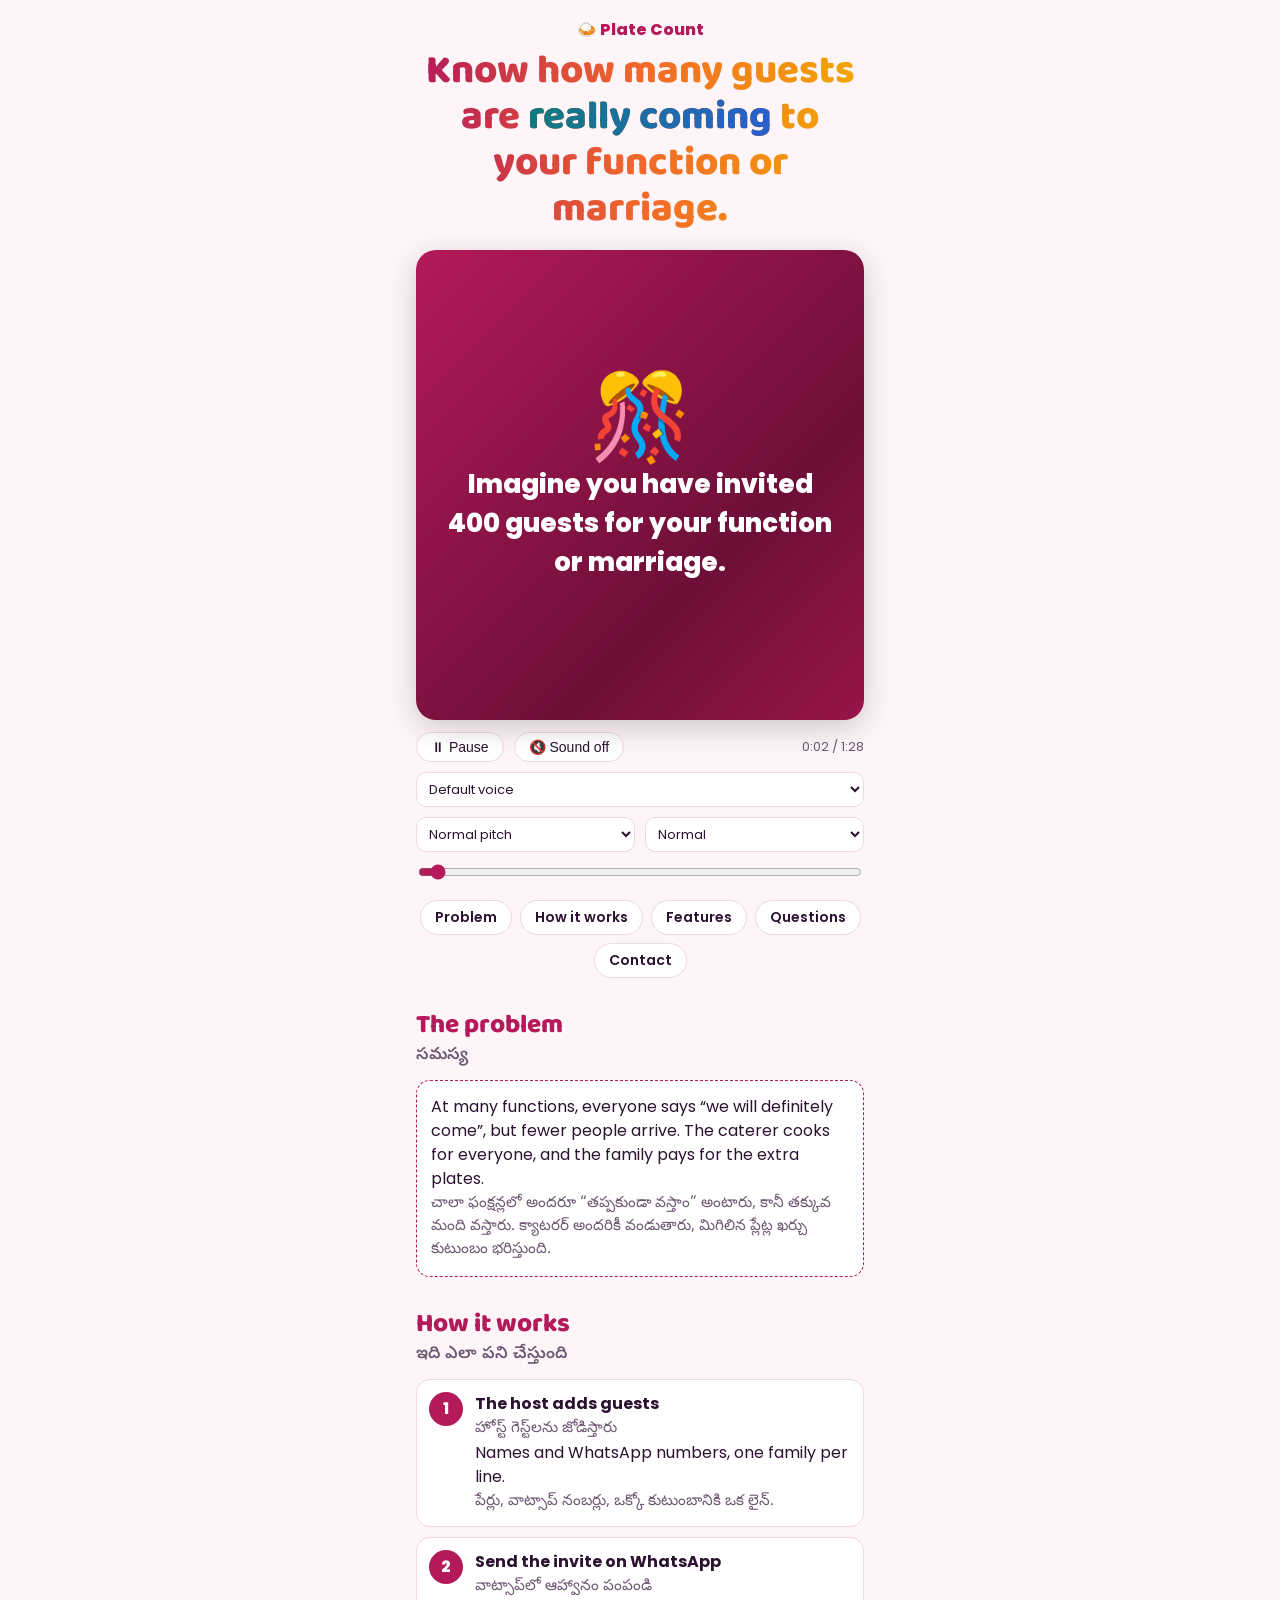
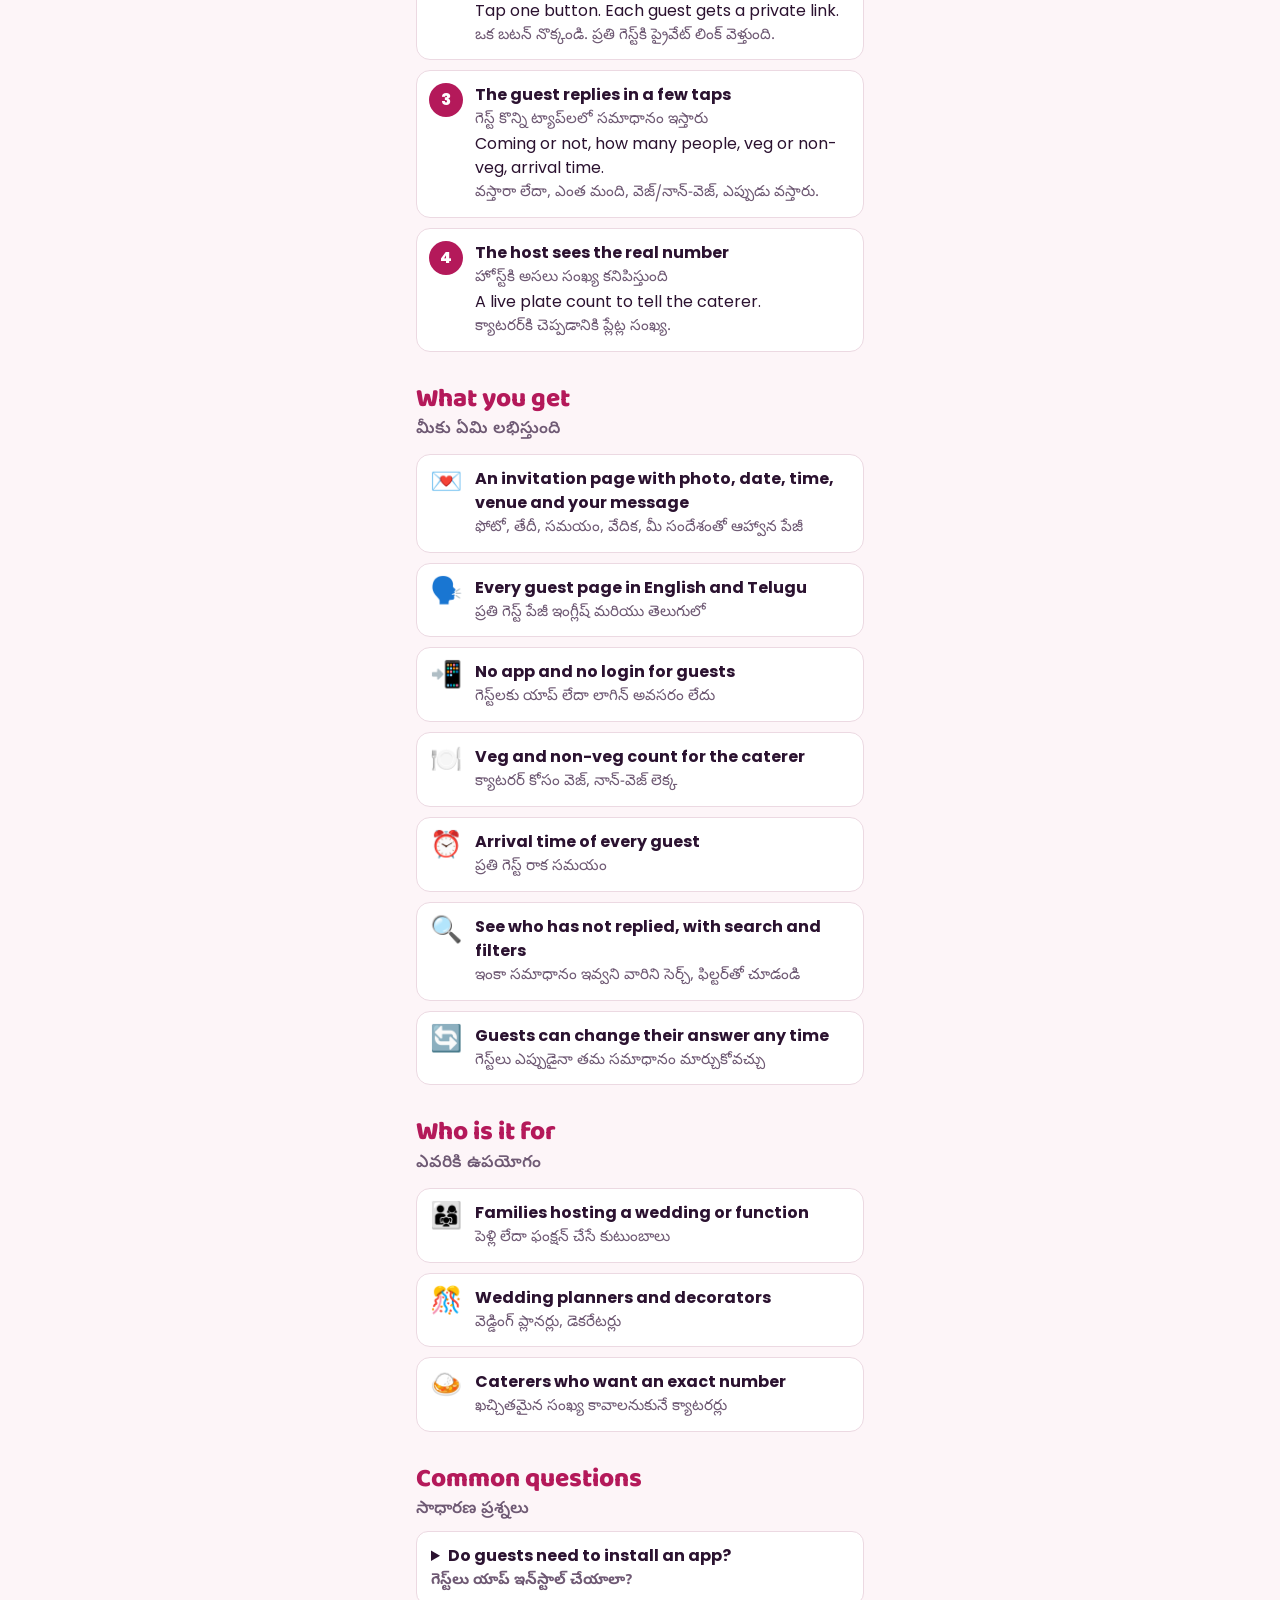
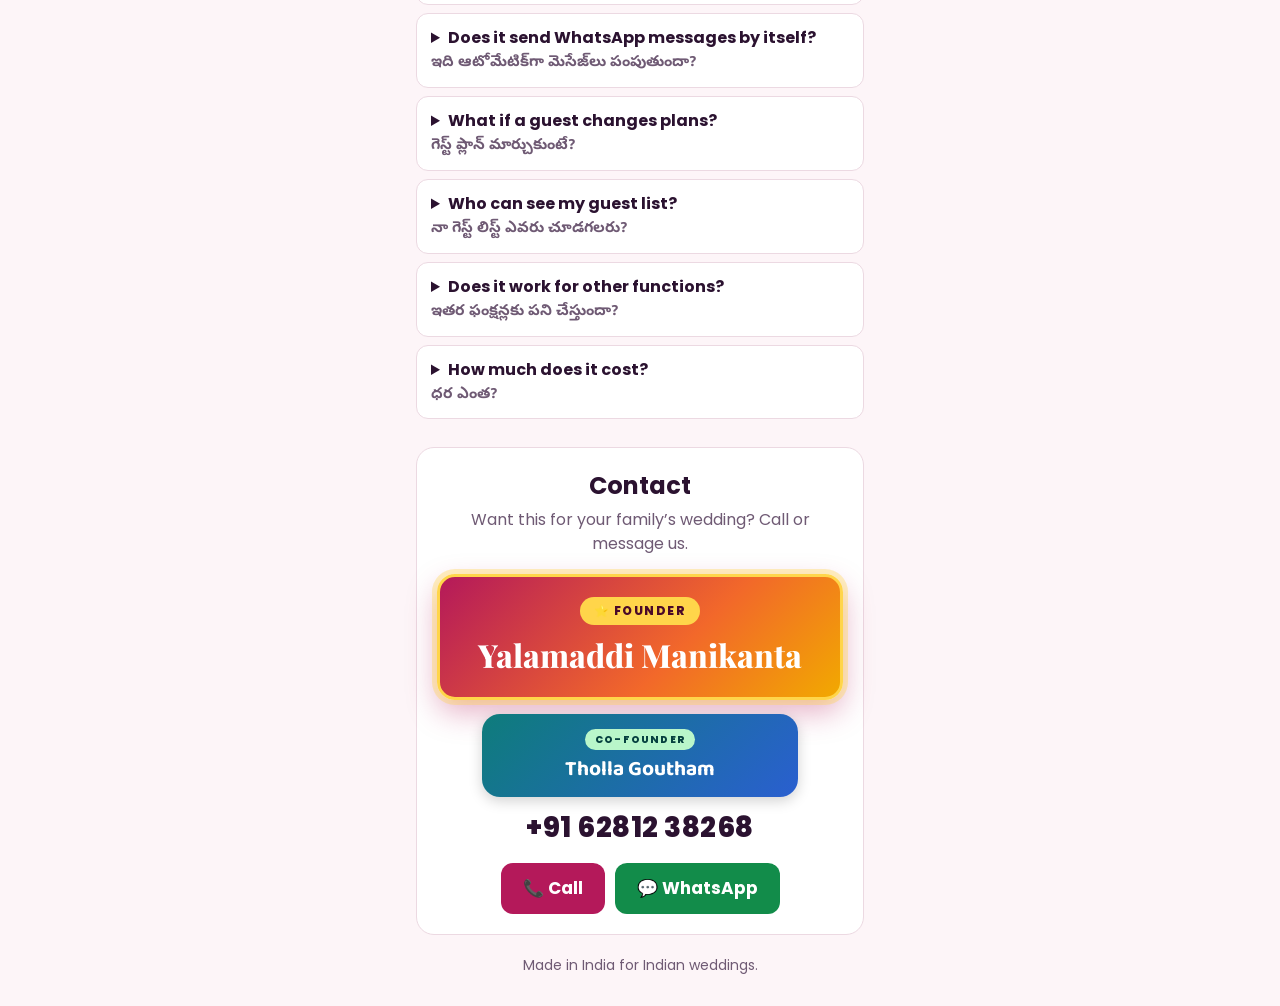
==== commit c7520cd2: "Rename video (2).html to video.html" ====
--- a/video.html
+++ b/video.html
@@ -4,7 +4,7 @@
 <meta charset="utf-8">
 <meta name="viewport" content="width=device-width, initial-scale=1">
 <title>Plate Count – Know how many guests are really coming</title>
-<link rel="preconnect" href="https://fonts.googleapis.com"><link rel="preconnect" href="https://fonts.gstatic.com" crossorigin><link href="https://fonts.googleapis.com/css2?family=Baloo+2:wght@700;800&family=Playfair+Display:wght@800&family=Poppins:wght@500;700;800&display=swap" rel="stylesheet">
+<link rel="preconnect" href="https://fonts.googleapis.com"><link rel="preconnect" href="https://fonts.gstatic.com" crossorigin><link href="https://fonts.googleapis.com/css2?family=Baloo+2:wght@700;800&family=Playfair+Display:wght@800&family=Poppins:wght@500;700;800&family=Noto+Sans+Telugu:wght@400;600;700&display=swap" rel="stylesheet">
 <style>
 :root{--bg:#fdf5f8;--card:#fff;--ink:#2b1230;--mute:#6f5a74;--line:#ecd9e2;--pink:#b4195a;--gold:#f2a900;--teal:#0e7c7b;--red:#c0392b;color-scheme:light}
 @media(prefers-color-scheme:dark){:root{--bg:#1b0f1f;--card:#2a1930;--ink:#f6e9f1;--mute:#c4aacb;--line:#43294b;--pink:#ee5c98;--gold:#f7be3a;--teal:#3fc5c2;--red:#ff7a6b;color-scheme:dark}}
@@ -73,6 +73,22 @@
 #intro{margin-bottom:18px}
 #iv{width:100%;max-height:520px;border-radius:20px;background:#000;display:block}
 .il{text-align:center;color:var(--mute);font-size:14px;margin:8px 0 0}
+.nv{display:flex;gap:8px;flex-wrap:wrap;justify-content:center;margin-top:18px}
+.nv a{border:1px solid var(--line);background:var(--card);color:var(--ink);text-decoration:none;border-radius:99px;padding:6px 14px;font-size:14px;font-weight:600}
+.xs{margin-top:32px;scroll-margin-top:12px}
+.xs h2{font-family:'Baloo 2','Poppins',sans-serif;font-size:26px;font-weight:800;margin:0;color:var(--pink);line-height:1.2}
+.tg{font-family:'Noto Sans Telugu','Nirmala UI',system-ui,sans-serif;color:var(--mute);font-size:.95em;display:block;margin-top:2px}
+.xs h2 + .tg{font-weight:600;font-size:1.05em}
+.xs p{margin:8px 0 0}
+.xl{display:grid;gap:10px;margin-top:12px}
+.xc{display:flex;gap:12px;align-items:flex-start;background:var(--card);border:1px solid var(--line);border-radius:14px;padding:12px}
+.xn{flex:0 0 34px;height:34px;border-radius:50%;background:var(--pink);color:#fff;font-weight:800;display:flex;align-items:center;justify-content:center}
+.xi{flex:0 0 34px;font-size:26px;line-height:1.1;text-align:center}
+.xc b{display:block}
+.xp{background:var(--card);border:1px dashed var(--pink);border-radius:14px;padding:14px;margin-top:12px}
+details.xq{background:var(--card);border:1px solid var(--line);border-radius:12px;padding:12px 14px;margin-top:8px}
+details.xq summary{font-weight:700;cursor:pointer}
+details.xq p{margin:8px 0 0}
 footer{text-align:center;color:var(--mute);font-size:14px;margin-top:20px}
 #v{background-size:200% 200%;animation:bg 8s ease infinite}
 @keyframes bg{0%,100%{background-position:0 50%}50%{background-position:100% 50%}}
@@ -107,6 +123,55 @@
     <input id="sk" type="range" min="0" value="0" step="100" aria-label="Video position">
   </div>
 
+  <nav class="nv" aria-label="Page sections"><a href="#problem">Problem</a><a href="#how">How it works</a><a href="#get">Features</a><a href="#faq">Questions</a><a href="#contact">Contact</a></nav>
+
+  <section class="xs" id="problem">
+    <h2>The problem</h2><span class="tg">సమస్య</span>
+    <div class="xp">At many functions, everyone says “we will definitely come”, but fewer people arrive. The caterer cooks for everyone, and the family pays for the extra plates.<span class="tg">చాలా ఫంక్షన్లలో అందరూ “తప్పకుండా వస్తాం” అంటారు, కానీ తక్కువ మంది వస్తారు. క్యాటరర్ అందరికీ వండుతారు, మిగిలిన ప్లేట్ల ఖర్చు కుటుంబం భరిస్తుంది.</span></div>
+  </section>
+
+  <section class="xs" id="how">
+    <h2>How it works</h2><span class="tg">ఇది ఎలా పని చేస్తుంది</span>
+    <div class="xl">
+<div class="xc"><div class="xn">1</div><div><b>The host adds guests</b><span class="tg">హోస్ట్ గెస్ట్‌లను జోడిస్తారు</span><div>Names and WhatsApp numbers, one family per line.</div><span class="tg">పేర్లు, వాట్సాప్ నంబర్లు, ఒక్కో కుటుంబానికి ఒక లైన్.</span></div></div>
+<div class="xc"><div class="xn">2</div><div><b>Send the invite on WhatsApp</b><span class="tg">వాట్సాప్‌లో ఆహ్వానం పంపండి</span><div>Tap one button. Each guest gets a private link.</div><span class="tg">ఒక బటన్ నొక్కండి. ప్రతి గెస్ట్‌కి ప్రైవేట్ లింక్ వెళ్తుంది.</span></div></div>
+<div class="xc"><div class="xn">3</div><div><b>The guest replies in a few taps</b><span class="tg">గెస్ట్ కొన్ని ట్యాప్‌లలో సమాధానం ఇస్తారు</span><div>Coming or not, how many people, veg or non-veg, arrival time.</div><span class="tg">వస్తారా లేదా, ఎంత మంది, వెజ్/నాన్-వెజ్, ఎప్పుడు వస్తారు.</span></div></div>
+<div class="xc"><div class="xn">4</div><div><b>The host sees the real number</b><span class="tg">హోస్ట్‌కి అసలు సంఖ్య కనిపిస్తుంది</span><div>A live plate count to tell the caterer.</div><span class="tg">క్యాటరర్‌కి చెప్పడానికి ప్లేట్ల సంఖ్య.</span></div></div>
+    </div>
+  </section>
+
+  <section class="xs" id="get">
+    <h2>What you get</h2><span class="tg">మీకు ఏమి లభిస్తుంది</span>
+    <div class="xl">
+<div class="xc"><div class="xi">💌</div><div><b>An invitation page with photo, date, time, venue and your message</b><span class="tg">ఫోటో, తేదీ, సమయం, వేదిక, మీ సందేశంతో ఆహ్వాన పేజీ</span></div></div>
+<div class="xc"><div class="xi">🗣️</div><div><b>Every guest page in English and Telugu</b><span class="tg">ప్రతి గెస్ట్ పేజీ ఇంగ్లీష్ మరియు తెలుగులో</span></div></div>
+<div class="xc"><div class="xi">📲</div><div><b>No app and no login for guests</b><span class="tg">గెస్ట్‌లకు యాప్ లేదా లాగిన్ అవసరం లేదు</span></div></div>
+<div class="xc"><div class="xi">🍽️</div><div><b>Veg and non-veg count for the caterer</b><span class="tg">క్యాటరర్ కోసం వెజ్, నాన్-వెజ్ లెక్క</span></div></div>
+<div class="xc"><div class="xi">⏰</div><div><b>Arrival time of every guest</b><span class="tg">ప్రతి గెస్ట్ రాక సమయం</span></div></div>
+<div class="xc"><div class="xi">🔍</div><div><b>See who has not replied, with search and filters</b><span class="tg">ఇంకా సమాధానం ఇవ్వని వారిని సెర్చ్, ఫిల్టర్‌తో చూడండి</span></div></div>
+<div class="xc"><div class="xi">🔄</div><div><b>Guests can change their answer any time</b><span class="tg">గెస్ట్‌లు ఎప్పుడైనా తమ సమాధానం మార్చుకోవచ్చు</span></div></div>
+    </div>
+  </section>
+
+  <section class="xs" id="who">
+    <h2>Who is it for</h2><span class="tg">ఎవరికి ఉపయోగం</span>
+    <div class="xl">
+<div class="xc"><div class="xi">👨‍👩‍👧</div><div><b>Families hosting a wedding or function</b><span class="tg">పెళ్లి లేదా ఫంక్షన్ చేసే కుటుంబాలు</span></div></div>
+<div class="xc"><div class="xi">🎊</div><div><b>Wedding planners and decorators</b><span class="tg">వెడ్డింగ్ ప్లానర్లు, డెకరేటర్లు</span></div></div>
+<div class="xc"><div class="xi">🍛</div><div><b>Caterers who want an exact number</b><span class="tg">ఖచ్చితమైన సంఖ్య కావాలనుకునే క్యాటరర్లు</span></div></div>
+    </div>
+  </section>
+
+  <section class="xs" id="faq">
+    <h2>Common questions</h2><span class="tg">సాధారణ ప్రశ్నలు</span>
+<details class="xq"><summary>Do guests need to install an app?<span class="tg">గెస్ట్‌లు యాప్ ఇన్‌స్టాల్ చేయాలా?</span></summary><p>No. They just tap the link in WhatsApp.</p><span class="tg">లేదు. వాట్సాప్‌లో లింక్ నొక్కితే చాలు.</span></details>
+<details class="xq"><summary>Does it send WhatsApp messages by itself?<span class="tg">ఇది ఆటోమేటిక్‌గా మెసేజ్‌లు పంపుతుందా?</span></summary><p>Not yet. The host taps the WhatsApp button for each guest. We may add automatic sending later.</p><span class="tg">ఇంకా లేదు. హోస్ట్ ప్రతి గెస్ట్‌కి వాట్సాప్ బటన్ నొక్కాలి. ఆటోమేటిక్ పంపడం తర్వాత చేర్చవచ్చు.</span></details>
+<details class="xq"><summary>What if a guest changes plans?<span class="tg">గెస్ట్ ప్లాన్ మార్చుకుంటే?</span></summary><p>They open the same link again and send a new answer. The host always sees the latest one.</p><span class="tg">వారు అదే లింక్ మళ్లీ తెరిచి కొత్త సమాధానం పంపవచ్చు. హోస్ట్‌కి ఎప్పుడూ తాజా సమాధానం కనిపిస్తుంది.</span></details>
+<details class="xq"><summary>Who can see my guest list?<span class="tg">నా గెస్ట్ లిస్ట్ ఎవరు చూడగలరు?</span></summary><p>Each guest link is private to that guest, and each host can see only their own weddings.</p><span class="tg">ప్రతి లింక్ ఆ గెస్ట్‌కే ప్రైవేట్. ప్రతి హోస్ట్ తన పెళ్లి వివరాలే చూడగలరు.</span></details>
+<details class="xq"><summary>Does it work for other functions?<span class="tg">ఇతర ఫంక్షన్లకు పని చేస్తుందా?</span></summary><p>Yes, for any function with a guest list, like an engagement or a housewarming.</p><span class="tg">అవును, నిశ్చితార్థం, గృహప్రవేశం వంటి గెస్ట్ లిస్ట్ ఉన్న ఏ ఫంక్షన్‌కైనా.</span></details>
+<details class="xq"><summary>How much does it cost?<span class="tg">ధర ఎంత?</span></summary><p>We are testing it with families right now. Call or WhatsApp us to know more.</p><span class="tg">ప్రస్తుతం కుటుంబాలతో పరీక్షిస్తున్నాం. వివరాలకు కాల్ లేదా వాట్సాప్ చేయండి.</span></details>
+  </section>
+
   <div class="contact" id="contact">
     <h2>Contact</h2>
     <p>Want this for your family’s wedding? Call or message us.</p>
@@ -132,12 +197,12 @@
 {t:'tc',big:'🍛',h:'Plate Count',p:'Know who is coming. Before they come.'},
 {c:'The host adds the guest list',s:'Names and WhatsApp numbers, one family per line',h:'<div class="q">Guest list</div><div class="r"><span>Sharma Uncle</span><span>98••••01</span></div><div class="r"><span>Priya Aunty</span><span>98••••03</span></div><div class="r"><span>Kiran Mama</span><span>98••••04</span></div><div class="b tap" style="margin-top:auto">Add guests</div>'},
 {c:'One tap sends the invite on WhatsApp',s:'The message is already written',h:'<div class="q">WhatsApp</div><div class="bub">Namaste Sharma Uncle! You are invited to Anjali weds Rohan. Please tap this link to reply (20 seconds):<br><span class="lk">yoursite/r?t=k3x9a2</span></div><div class="b tap" style="margin-top:auto;background:var(--teal)">Send</div>'},
-{c:'Page 1: Will you come?',s:'Big buttons, easy for uncles and aunties',h:'<div class="q">Namaste Sharma Uncle, will you come?</div><div class="b tap">Yes, I’ll be there</div><div class="b o">Maybe</div><div class="b o">Sorry, can’t come</div>'},
+{c:'Page 1: Will you come?',s:'Big buttons, easy for uncles and aunties',h:'<div class="q">Namaste Sharma Uncle, will you come?</div><div class="b tap">Yes, I’ll be there</div><div class="b o">Sorry, can’t come</div>'},
 {c:'Page 2: How many people?',s:'Counting everyone in the family',h:'<div class="q">How many are coming?</div><div class="n" data-from="1" data-to="4" data-ms="2000">1</div><div class="b tap" style="margin-top:auto">Next</div>'},
 {c:'Page 3: Veg or non-veg?',s:'The caterer gets the exact split',h:'<div class="q">How many eat veg?</div><div class="n" data-from="0" data-to="3" data-ms="2000">0</div><p style="text-align:center;margin:0">3 veg and 1 non-veg</p><div class="b tap" style="margin-top:auto">Next</div>'},
 {c:'Page 4: Arrival time',s:'Morning, afternoon, evening or exact time',h:'<div class="q">When will you arrive?</div><div class="b o">Morning</div><div class="b o">Afternoon</div><div class="b tap">Evening</div>'},
 {c:'The reply is saved ✓',s:'The family can see it right away',h:'<div class="q">Thank you!</div><div class="ck">✓</div><div class="r"><span>Your reply is saved. The family can see it now.</span></div>'},
-{c:'The host sees the real number',s:'Example numbers, updated as guests reply',h:'<div class="hero"><b data-to="268" data-ms="3000">0</b>plates for the caterer</div><div class="tl"><div class="t" style="--c:var(--teal)"><b data-to="245">0</b>Coming</div><div class="t" style="--c:var(--gold)"><b data-to="40">0</b>Maybe</div><div class="t" style="--c:var(--red)"><b data-to="60">0</b>Not coming</div><div class="t" style="--c:var(--mute)"><b data-to="35">0</b>Waiting</div></div>'},
+{c:'The host sees the real number',s:'Example numbers, updated as guests reply',h:'<div class="hero"><b data-to="268" data-ms="3000">0</b>plates for the caterer</div><div class="tl"><div class="t" style="--c:var(--teal)"><b data-to="255">0</b>Coming</div><div class="t" style="--c:var(--pink)"><b data-to="150">0</b>Veg</div><div class="t" style="--c:var(--red)"><b data-to="60">0</b>Not coming</div><div class="t" style="--c:var(--mute)"><b data-to="35">0</b>Waiting</div></div>'},
 {c:'See who has not replied yet',s:'Search by name or filter by status',h:'<div class="q">Guest list</div><div class="sr">🔍 Search name or number</div><div class="r"><span>Neha & family</span><span class="pill" style="background:var(--mute)">Waiting</span></div><div class="r"><span>Anita Bua</span><span class="pill" style="background:var(--mute)">Waiting</span></div><div class="r"><span>Ravi Uncle</span><span class="pill" style="background:var(--red)">Not coming</span></div>'},
 {t:'tc',big:'🍽️',h:'Cook for the right number.',p:'No wasted food. No last-minute panic.'},
 {t:'tc',big:'✔',h:'Know the real count. Save real money.',p:'Want it for your function? Contact us below 👇'}
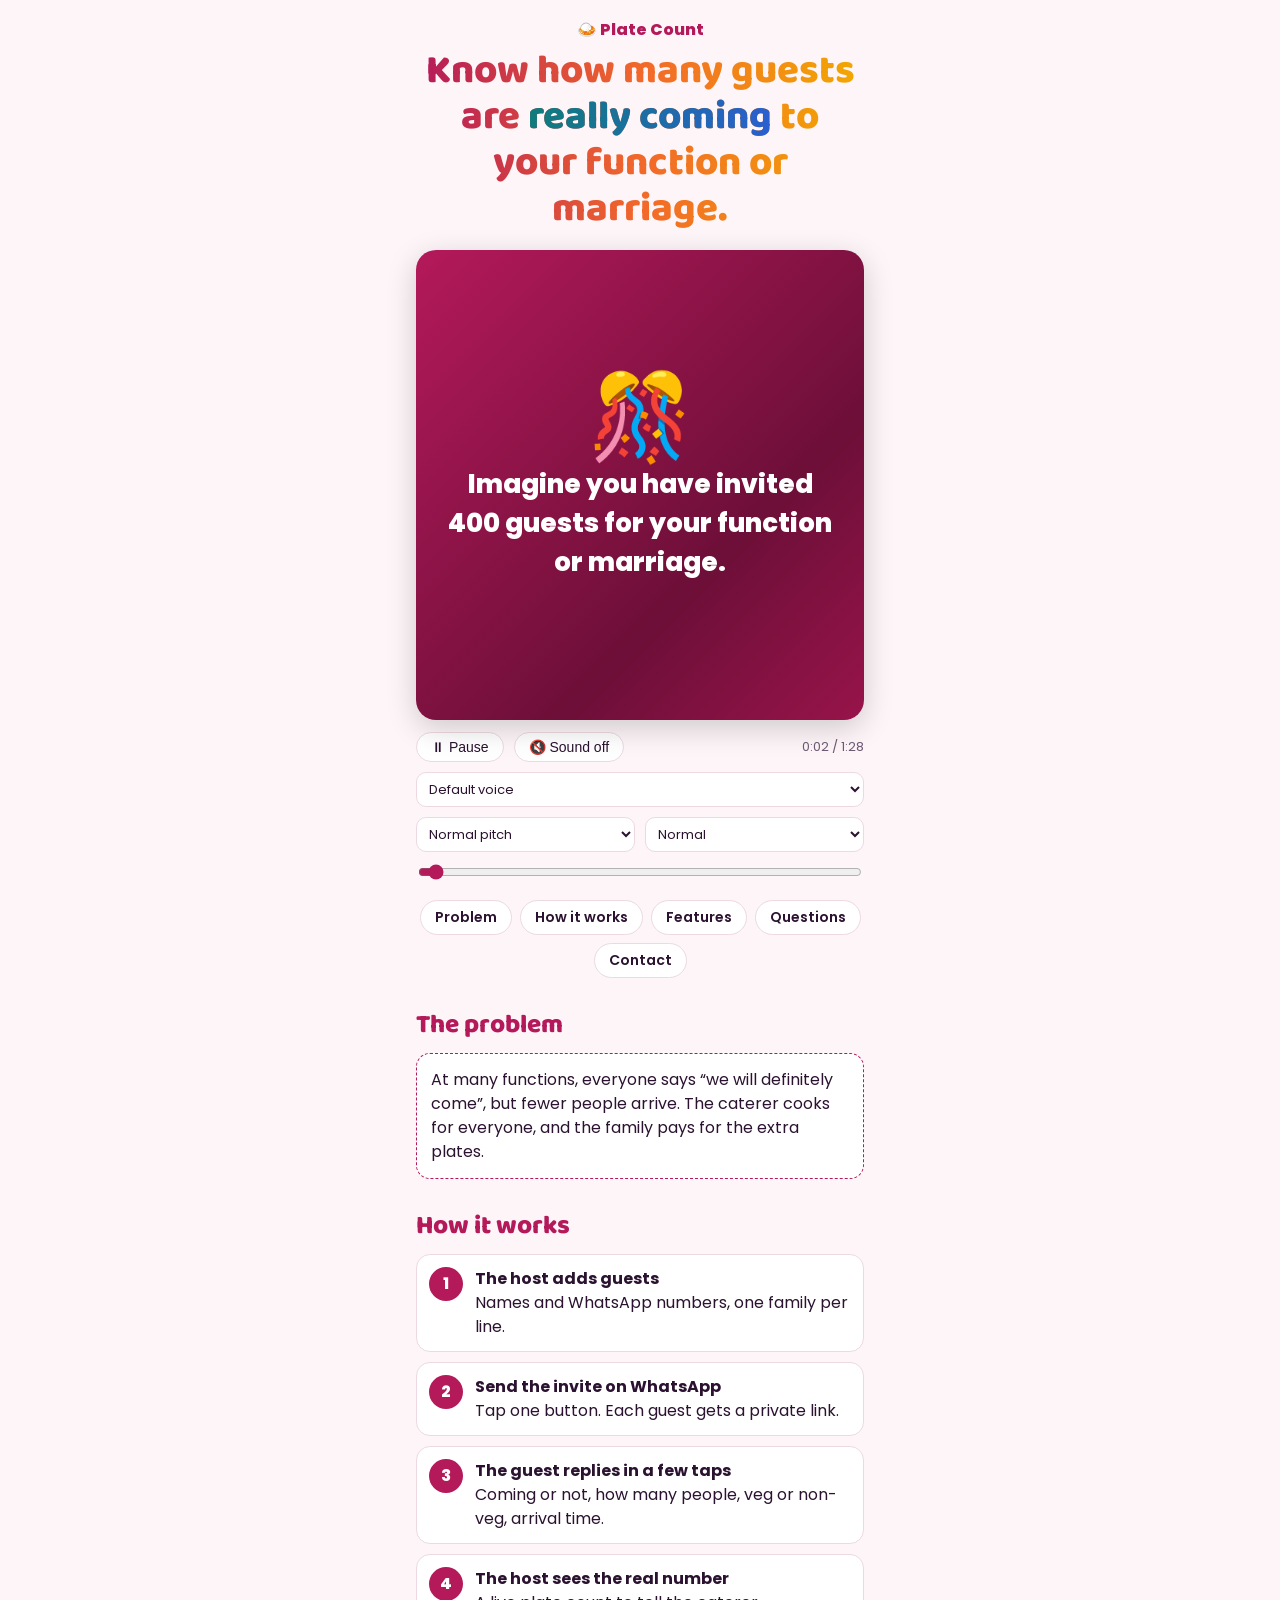
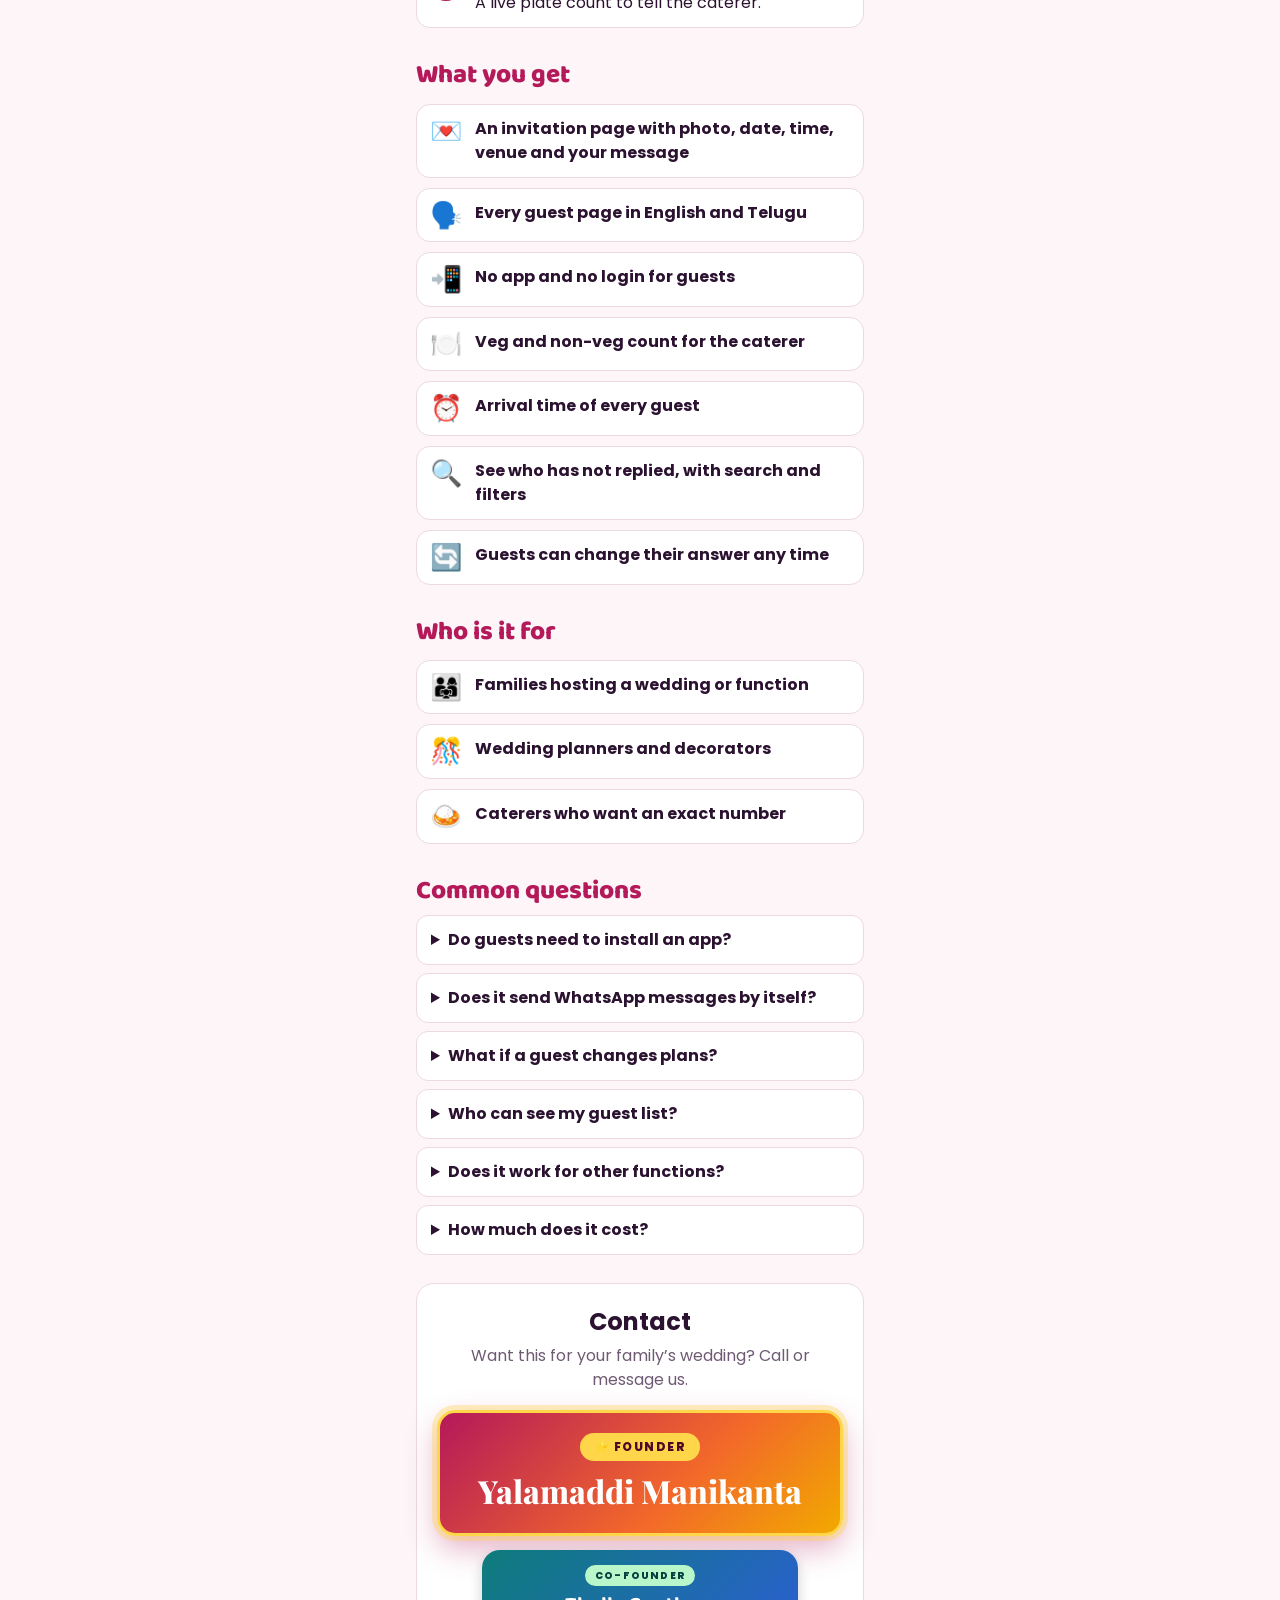
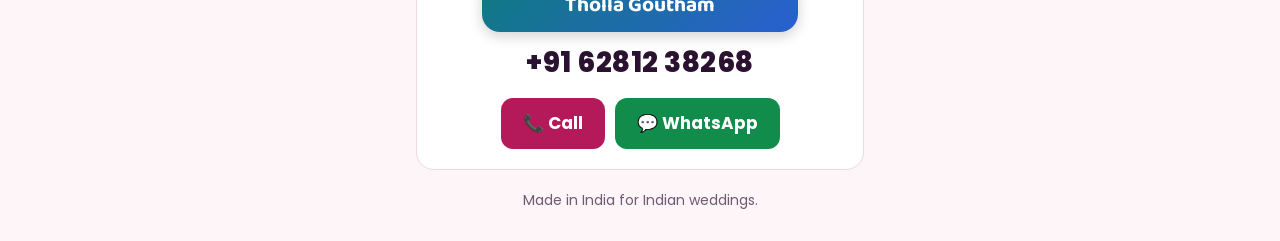
==== commit 92051586: "Rename video (1).html to video.html" ====
--- a/video.html
+++ b/video.html
@@ -4,7 +4,7 @@
 <meta charset="utf-8">
 <meta name="viewport" content="width=device-width, initial-scale=1">
 <title>Plate Count – Know how many guests are really coming</title>
-<link rel="preconnect" href="https://fonts.googleapis.com"><link rel="preconnect" href="https://fonts.gstatic.com" crossorigin><link href="https://fonts.googleapis.com/css2?family=Baloo+2:wght@700;800&family=Playfair+Display:wght@800&family=Poppins:wght@500;700;800&family=Noto+Sans+Telugu:wght@400;600;700&display=swap" rel="stylesheet">
+<link rel="preconnect" href="https://fonts.googleapis.com"><link rel="preconnect" href="https://fonts.gstatic.com" crossorigin><link href="https://fonts.googleapis.com/css2?family=Baloo+2:wght@700;800&family=Playfair+Display:wght@800&family=Poppins:wght@500;700;800&display=swap" rel="stylesheet">
 <style>
 :root{--bg:#fdf5f8;--card:#fff;--ink:#2b1230;--mute:#6f5a74;--line:#ecd9e2;--pink:#b4195a;--gold:#f2a900;--teal:#0e7c7b;--red:#c0392b;color-scheme:light}
 @media(prefers-color-scheme:dark){:root{--bg:#1b0f1f;--card:#2a1930;--ink:#f6e9f1;--mute:#c4aacb;--line:#43294b;--pink:#ee5c98;--gold:#f7be3a;--teal:#3fc5c2;--red:#ff7a6b;color-scheme:dark}}
@@ -126,50 +126,50 @@
   <nav class="nv" aria-label="Page sections"><a href="#problem">Problem</a><a href="#how">How it works</a><a href="#get">Features</a><a href="#faq">Questions</a><a href="#contact">Contact</a></nav>
 
   <section class="xs" id="problem">
-    <h2>The problem</h2><span class="tg">సమస్య</span>
-    <div class="xp">At many functions, everyone says “we will definitely come”, but fewer people arrive. The caterer cooks for everyone, and the family pays for the extra plates.<span class="tg">చాలా ఫంక్షన్లలో అందరూ “తప్పకుండా వస్తాం” అంటారు, కానీ తక్కువ మంది వస్తారు. క్యాటరర్ అందరికీ వండుతారు, మిగిలిన ప్లేట్ల ఖర్చు కుటుంబం భరిస్తుంది.</span></div>
+    <h2>The problem</h2>
+    <div class="xp">At many functions, everyone says “we will definitely come”, but fewer people arrive. The caterer cooks for everyone, and the family pays for the extra plates.</div>
   </section>
 
   <section class="xs" id="how">
-    <h2>How it works</h2><span class="tg">ఇది ఎలా పని చేస్తుంది</span>
+    <h2>How it works</h2>
     <div class="xl">
-<div class="xc"><div class="xn">1</div><div><b>The host adds guests</b><span class="tg">హోస్ట్ గెస్ట్‌లను జోడిస్తారు</span><div>Names and WhatsApp numbers, one family per line.</div><span class="tg">పేర్లు, వాట్సాప్ నంబర్లు, ఒక్కో కుటుంబానికి ఒక లైన్.</span></div></div>
-<div class="xc"><div class="xn">2</div><div><b>Send the invite on WhatsApp</b><span class="tg">వాట్సాప్‌లో ఆహ్వానం పంపండి</span><div>Tap one button. Each guest gets a private link.</div><span class="tg">ఒక బటన్ నొక్కండి. ప్రతి గెస్ట్‌కి ప్రైవేట్ లింక్ వెళ్తుంది.</span></div></div>
-<div class="xc"><div class="xn">3</div><div><b>The guest replies in a few taps</b><span class="tg">గెస్ట్ కొన్ని ట్యాప్‌లలో సమాధానం ఇస్తారు</span><div>Coming or not, how many people, veg or non-veg, arrival time.</div><span class="tg">వస్తారా లేదా, ఎంత మంది, వెజ్/నాన్-వెజ్, ఎప్పుడు వస్తారు.</span></div></div>
-<div class="xc"><div class="xn">4</div><div><b>The host sees the real number</b><span class="tg">హోస్ట్‌కి అసలు సంఖ్య కనిపిస్తుంది</span><div>A live plate count to tell the caterer.</div><span class="tg">క్యాటరర్‌కి చెప్పడానికి ప్లేట్ల సంఖ్య.</span></div></div>
+<div class="xc"><div class="xn">1</div><div><b>The host adds guests</b><div>Names and WhatsApp numbers, one family per line.</div></div></div>
+<div class="xc"><div class="xn">2</div><div><b>Send the invite on WhatsApp</b><div>Tap one button. Each guest gets a private link.</div></div></div>
+<div class="xc"><div class="xn">3</div><div><b>The guest replies in a few taps</b><div>Coming or not, how many people, veg or non-veg, arrival time.</div></div></div>
+<div class="xc"><div class="xn">4</div><div><b>The host sees the real number</b><div>A live plate count to tell the caterer.</div></div></div>
     </div>
   </section>
 
   <section class="xs" id="get">
-    <h2>What you get</h2><span class="tg">మీకు ఏమి లభిస్తుంది</span>
+    <h2>What you get</h2>
     <div class="xl">
-<div class="xc"><div class="xi">💌</div><div><b>An invitation page with photo, date, time, venue and your message</b><span class="tg">ఫోటో, తేదీ, సమయం, వేదిక, మీ సందేశంతో ఆహ్వాన పేజీ</span></div></div>
-<div class="xc"><div class="xi">🗣️</div><div><b>Every guest page in English and Telugu</b><span class="tg">ప్రతి గెస్ట్ పేజీ ఇంగ్లీష్ మరియు తెలుగులో</span></div></div>
-<div class="xc"><div class="xi">📲</div><div><b>No app and no login for guests</b><span class="tg">గెస్ట్‌లకు యాప్ లేదా లాగిన్ అవసరం లేదు</span></div></div>
-<div class="xc"><div class="xi">🍽️</div><div><b>Veg and non-veg count for the caterer</b><span class="tg">క్యాటరర్ కోసం వెజ్, నాన్-వెజ్ లెక్క</span></div></div>
-<div class="xc"><div class="xi">⏰</div><div><b>Arrival time of every guest</b><span class="tg">ప్రతి గెస్ట్ రాక సమయం</span></div></div>
-<div class="xc"><div class="xi">🔍</div><div><b>See who has not replied, with search and filters</b><span class="tg">ఇంకా సమాధానం ఇవ్వని వారిని సెర్చ్, ఫిల్టర్‌తో చూడండి</span></div></div>
-<div class="xc"><div class="xi">🔄</div><div><b>Guests can change their answer any time</b><span class="tg">గెస్ట్‌లు ఎప్పుడైనా తమ సమాధానం మార్చుకోవచ్చు</span></div></div>
+<div class="xc"><div class="xi">💌</div><div><b>An invitation page with photo, date, time, venue and your message</b></div></div>
+<div class="xc"><div class="xi">🗣️</div><div><b>Every guest page in English and Telugu</b></div></div>
+<div class="xc"><div class="xi">📲</div><div><b>No app and no login for guests</b></div></div>
+<div class="xc"><div class="xi">🍽️</div><div><b>Veg and non-veg count for the caterer</b></div></div>
+<div class="xc"><div class="xi">⏰</div><div><b>Arrival time of every guest</b></div></div>
+<div class="xc"><div class="xi">🔍</div><div><b>See who has not replied, with search and filters</b></div></div>
+<div class="xc"><div class="xi">🔄</div><div><b>Guests can change their answer any time</b></div></div>
     </div>
   </section>
 
   <section class="xs" id="who">
-    <h2>Who is it for</h2><span class="tg">ఎవరికి ఉపయోగం</span>
+    <h2>Who is it for</h2>
     <div class="xl">
-<div class="xc"><div class="xi">👨‍👩‍👧</div><div><b>Families hosting a wedding or function</b><span class="tg">పెళ్లి లేదా ఫంక్షన్ చేసే కుటుంబాలు</span></div></div>
-<div class="xc"><div class="xi">🎊</div><div><b>Wedding planners and decorators</b><span class="tg">వెడ్డింగ్ ప్లానర్లు, డెకరేటర్లు</span></div></div>
-<div class="xc"><div class="xi">🍛</div><div><b>Caterers who want an exact number</b><span class="tg">ఖచ్చితమైన సంఖ్య కావాలనుకునే క్యాటరర్లు</span></div></div>
+<div class="xc"><div class="xi">👨‍👩‍👧</div><div><b>Families hosting a wedding or function</b></div></div>
+<div class="xc"><div class="xi">🎊</div><div><b>Wedding planners and decorators</b></div></div>
+<div class="xc"><div class="xi">🍛</div><div><b>Caterers who want an exact number</b></div></div>
     </div>
   </section>
 
   <section class="xs" id="faq">
-    <h2>Common questions</h2><span class="tg">సాధారణ ప్రశ్నలు</span>
-<details class="xq"><summary>Do guests need to install an app?<span class="tg">గెస్ట్‌లు యాప్ ఇన్‌స్టాల్ చేయాలా?</span></summary><p>No. They just tap the link in WhatsApp.</p><span class="tg">లేదు. వాట్సాప్‌లో లింక్ నొక్కితే చాలు.</span></details>
-<details class="xq"><summary>Does it send WhatsApp messages by itself?<span class="tg">ఇది ఆటోమేటిక్‌గా మెసేజ్‌లు పంపుతుందా?</span></summary><p>Not yet. The host taps the WhatsApp button for each guest. We may add automatic sending later.</p><span class="tg">ఇంకా లేదు. హోస్ట్ ప్రతి గెస్ట్‌కి వాట్సాప్ బటన్ నొక్కాలి. ఆటోమేటిక్ పంపడం తర్వాత చేర్చవచ్చు.</span></details>
-<details class="xq"><summary>What if a guest changes plans?<span class="tg">గెస్ట్ ప్లాన్ మార్చుకుంటే?</span></summary><p>They open the same link again and send a new answer. The host always sees the latest one.</p><span class="tg">వారు అదే లింక్ మళ్లీ తెరిచి కొత్త సమాధానం పంపవచ్చు. హోస్ట్‌కి ఎప్పుడూ తాజా సమాధానం కనిపిస్తుంది.</span></details>
-<details class="xq"><summary>Who can see my guest list?<span class="tg">నా గెస్ట్ లిస్ట్ ఎవరు చూడగలరు?</span></summary><p>Each guest link is private to that guest, and each host can see only their own weddings.</p><span class="tg">ప్రతి లింక్ ఆ గెస్ట్‌కే ప్రైవేట్. ప్రతి హోస్ట్ తన పెళ్లి వివరాలే చూడగలరు.</span></details>
-<details class="xq"><summary>Does it work for other functions?<span class="tg">ఇతర ఫంక్షన్లకు పని చేస్తుందా?</span></summary><p>Yes, for any function with a guest list, like an engagement or a housewarming.</p><span class="tg">అవును, నిశ్చితార్థం, గృహప్రవేశం వంటి గెస్ట్ లిస్ట్ ఉన్న ఏ ఫంక్షన్‌కైనా.</span></details>
-<details class="xq"><summary>How much does it cost?<span class="tg">ధర ఎంత?</span></summary><p>We are testing it with families right now. Call or WhatsApp us to know more.</p><span class="tg">ప్రస్తుతం కుటుంబాలతో పరీక్షిస్తున్నాం. వివరాలకు కాల్ లేదా వాట్సాప్ చేయండి.</span></details>
+    <h2>Common questions</h2>
+<details class="xq"><summary>Do guests need to install an app?</summary><p>No. They just tap the link in WhatsApp.</p></details>
+<details class="xq"><summary>Does it send WhatsApp messages by itself?</summary><p>Not yet. The host taps the WhatsApp button for each guest. We may add automatic sending later.</p></details>
+<details class="xq"><summary>What if a guest changes plans?</summary><p>They open the same link again and send a new answer. The host always sees the latest one.</p></details>
+<details class="xq"><summary>Who can see my guest list?</summary><p>Each guest link is private to that guest, and each host can see only their own weddings.</p></details>
+<details class="xq"><summary>Does it work for other functions?</summary><p>Yes, for any function with a guest list, like an engagement or a housewarming.</p></details>
+<details class="xq"><summary>How much does it cost?</summary><p>We are testing it with families right now. Call or WhatsApp us to know more.</p></details>
   </section>
 
   <div class="contact" id="contact">
